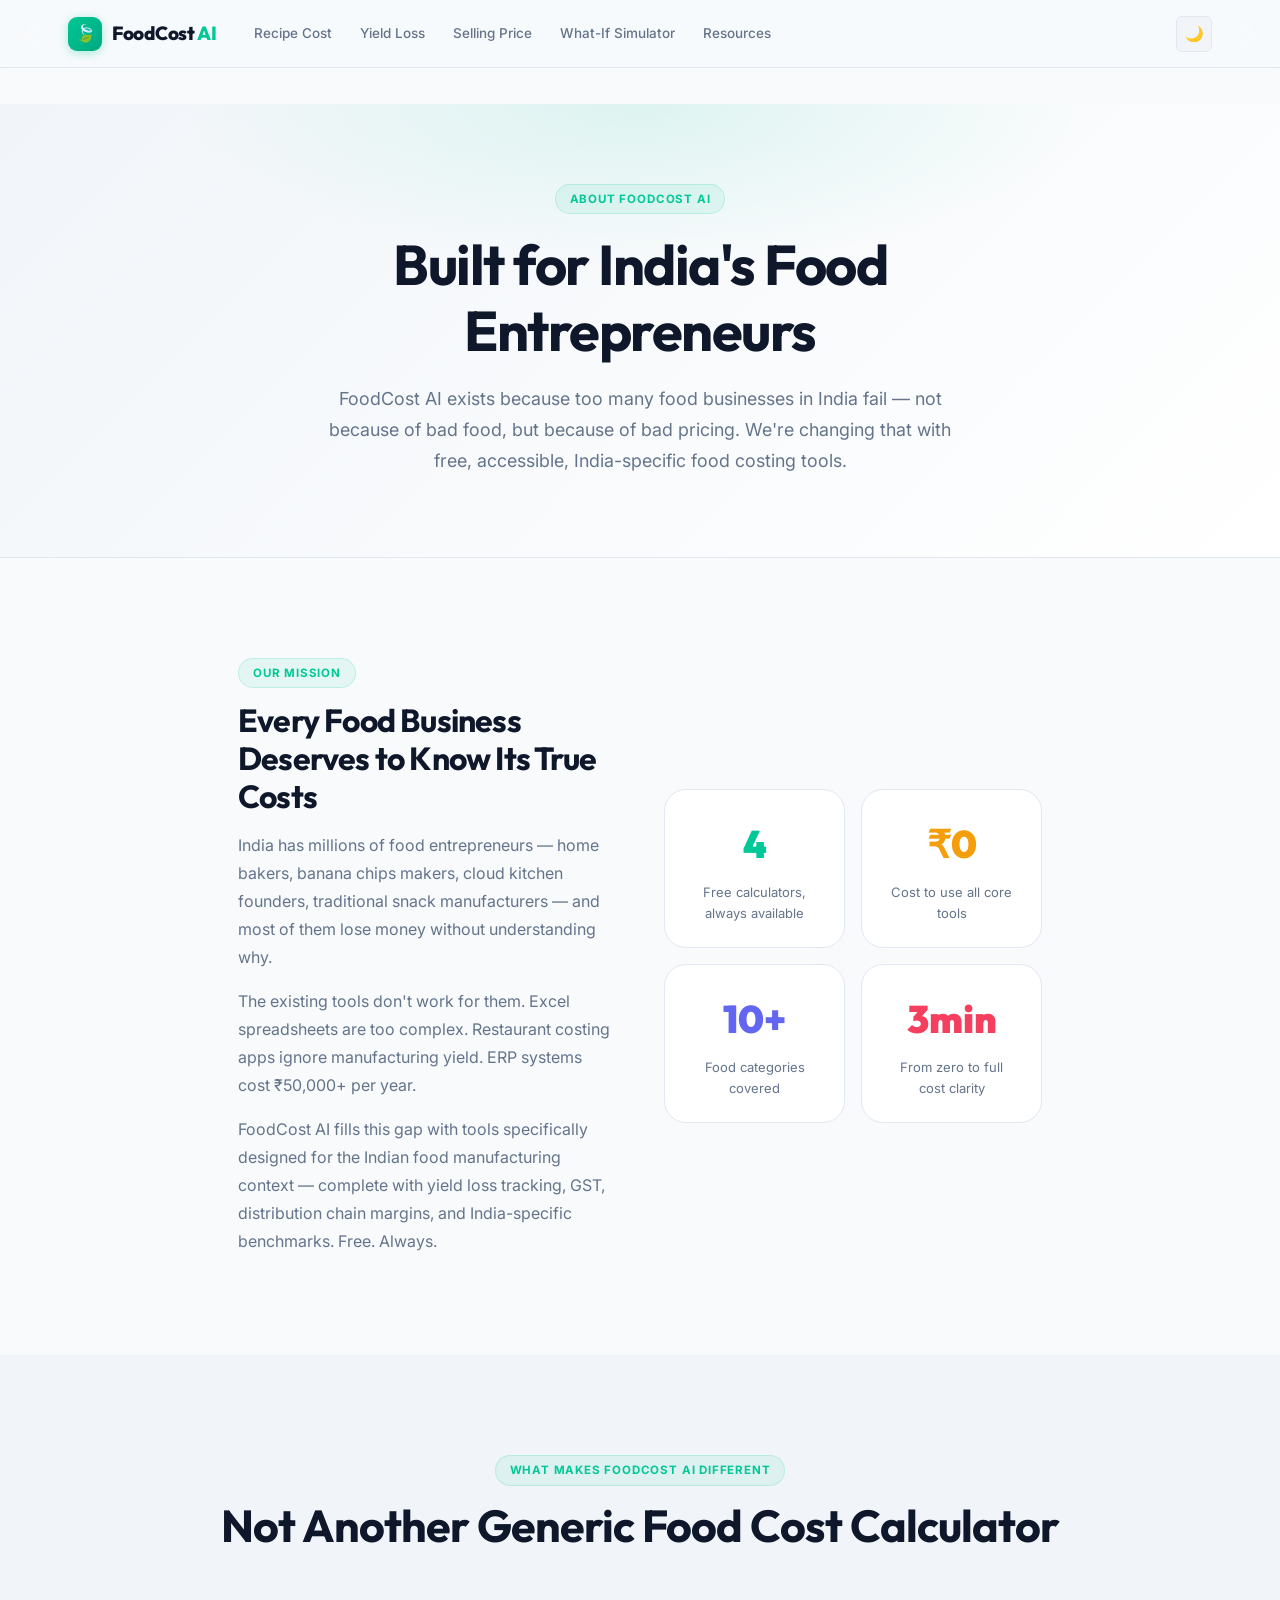
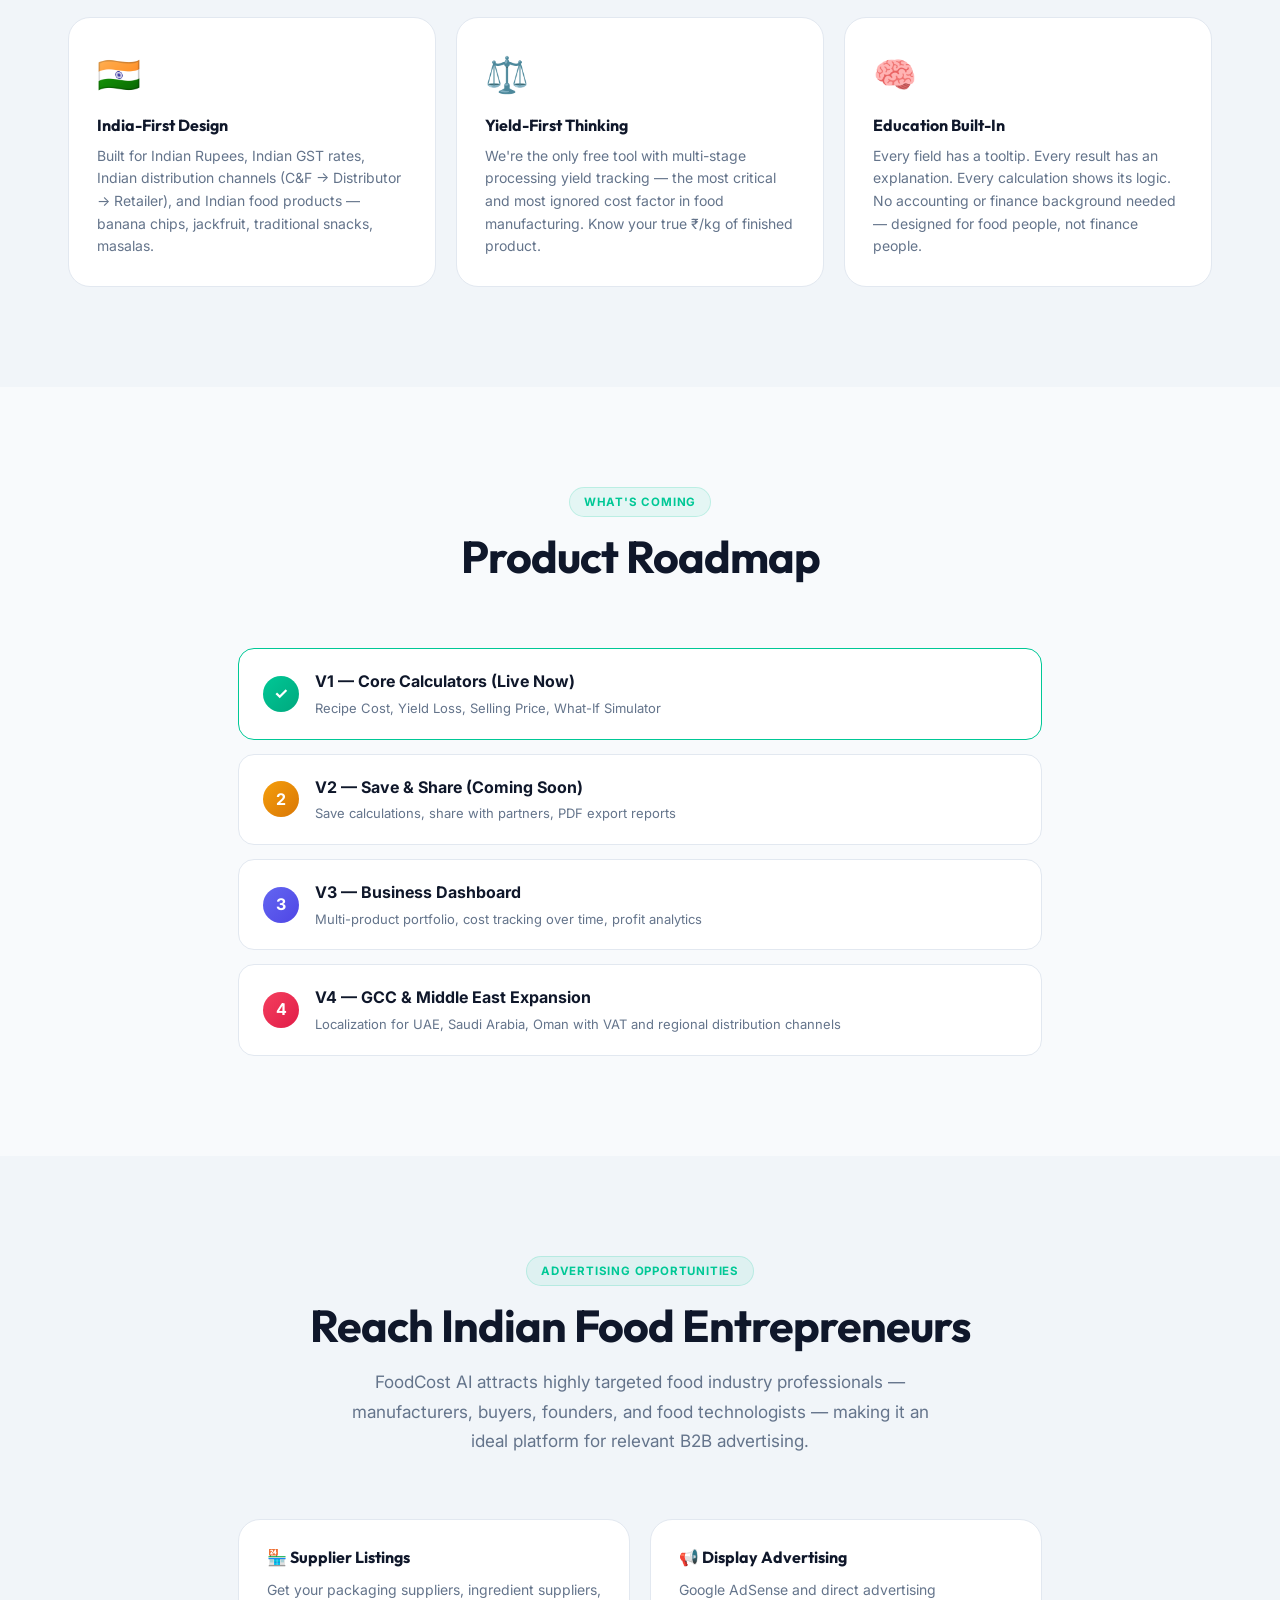
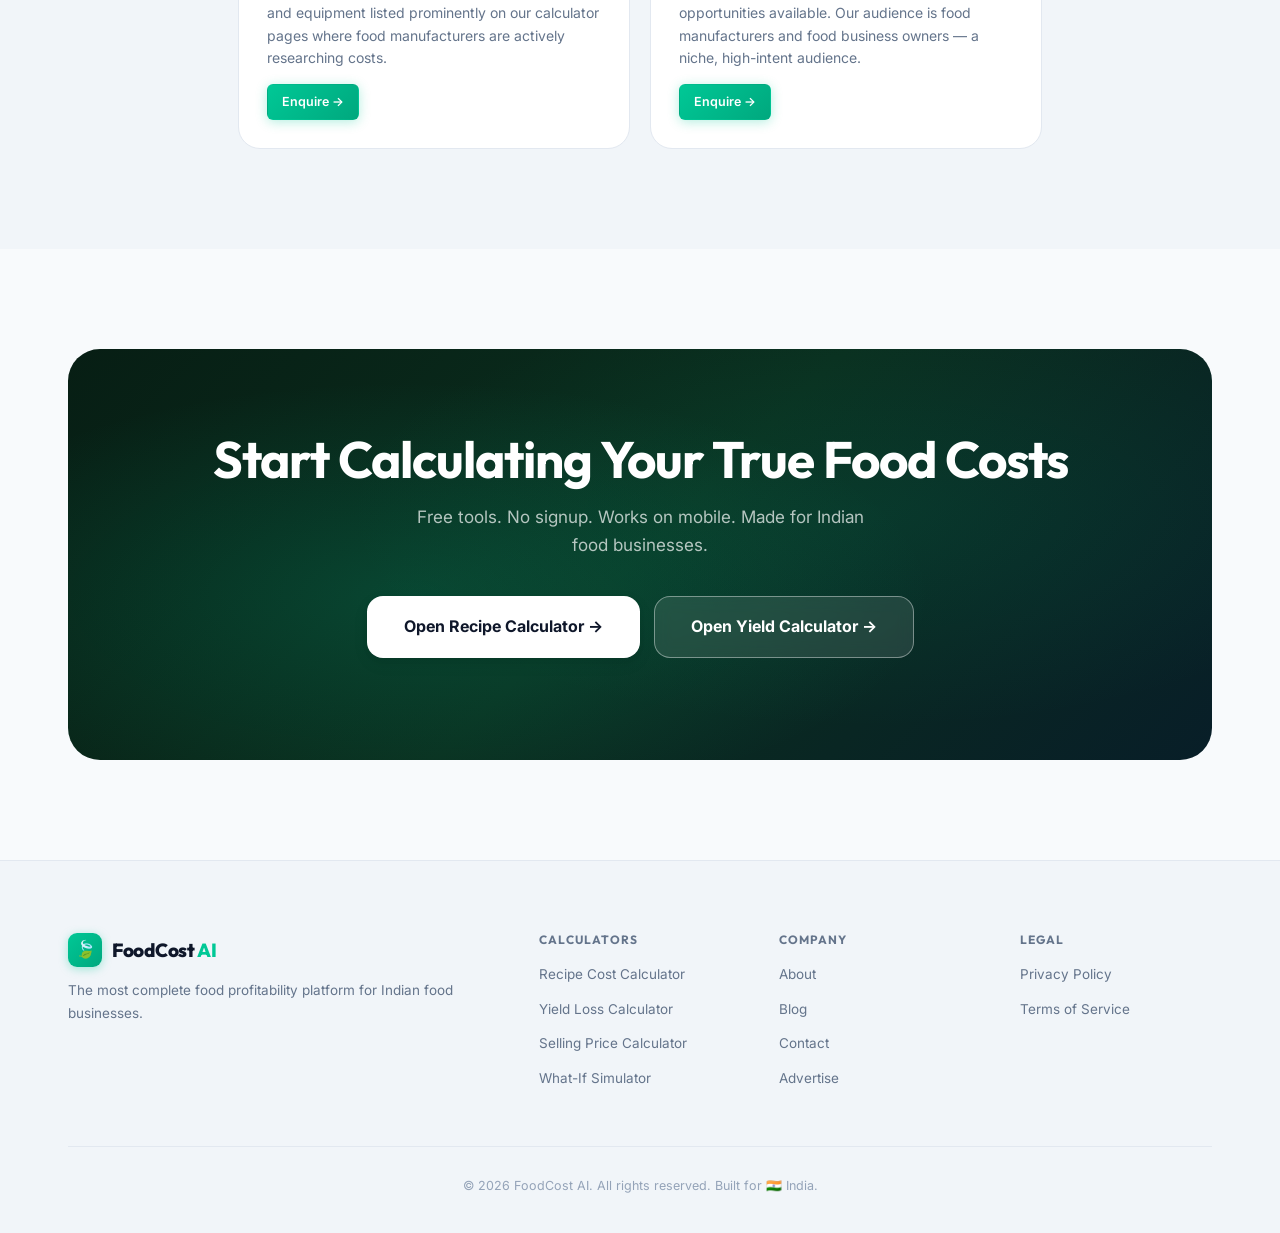
==== about.html @ f05950aa "Initial commit: FoodCost AI website" ====
<!DOCTYPE html>
<html lang="en">
<head>
<meta charset="UTF-8"/><meta name="viewport" content="width=device-width,initial-scale=1.0"/>
<title>About FoodCost AI – Food Profitability Platform for Indian Food Businesses</title>
<meta name="description" content="FoodCost AI is built to help Indian food manufacturers, bakeries, cloud kitchens and food startups calculate true product costs and build profitable food businesses."/>
<link rel="preconnect" href="https://fonts.googleapis.com"/><link rel="preconnect" href="https://fonts.gstatic.com" crossorigin/>
<link href="https://fonts.googleapis.com/css2?family=Inter:wght@300;400;500;600;700;800;900&family=Outfit:wght@400;600;700;800;900&display=swap" rel="stylesheet"/>
<link rel="stylesheet" href="css/style.css"/>
</head>
<body>
<nav class="nav" id="mainNav">
  <div class="nav__inner">
    <a href="index.html" class="nav__logo"><div class="nav__logo-mark">🍃</div><span class="nav__logo-text">FoodCost <em>AI</em></span></a>
    <div class="nav__links" id="navLinks">
      <a href="recipe-calculator.html" class="nav__link">Recipe Cost</a>
      <a href="yield-calculator.html" class="nav__link">Yield Loss</a>
      <a href="price-calculator.html" class="nav__link">Selling Price</a>
      <a href="simulator.html" class="nav__link">What-If Simulator</a>
      <a href="blog.html" class="nav__link">Resources</a>
    </div>
    <div class="nav__actions">
      <button class="nav__theme" id="themeBtn" aria-label="Toggle dark mode"><span id="themeIcon">🌙</span></button>
      <button class="nav__burger" id="navBurger" aria-label="Menu"><span></span><span></span><span></span></button>
    </div>
  </div>
</nav>

<div style="padding-top:calc(var(--nav-h) + 36px)">

  <!-- Hero -->
  <div style="background:linear-gradient(135deg,var(--surface-2) 0%,var(--surface) 100%);padding:80px 0;border-bottom:1px solid var(--border);position:relative;overflow:hidden">
    <div style="position:absolute;inset:0;background:radial-gradient(ellipse 60% 60% at 50% 0%,rgba(0,200,150,.1) 0%,transparent 60%)"></div>
    <div class="wrap" style="position:relative;z-index:1;text-align:center;max-width:720px;margin:0 auto">
      <div class="s-tag" style="margin-bottom:18px">About FoodCost AI</div>
      <h1 style="font-size:clamp(2rem,5vw,3.5rem);letter-spacing:-1.5px;margin-bottom:18px">Built for India's Food Entrepreneurs</h1>
      <p style="font-size:1.12rem;color:var(--tx-3);line-height:1.75">FoodCost AI exists because too many food businesses in India fail — not because of bad food, but because of bad pricing. We're changing that with free, accessible, India-specific food costing tools.</p>
    </div>
  </div>

  <!-- Mission -->
  <section class="section">
    <div class="wrap-narrow">
      <div style="display:grid;grid-template-columns:1fr 1fr;gap:48px;align-items:center">
        <div>
          <div class="s-tag" style="margin-bottom:14px">Our Mission</div>
          <h2 style="font-size:2rem;letter-spacing:-.8px;margin-bottom:16px">Every Food Business Deserves to Know Its True Costs</h2>
          <p style="color:var(--tx-3);line-height:1.75;margin-bottom:16px">India has millions of food entrepreneurs — home bakers, banana chips makers, cloud kitchen founders, traditional snack manufacturers — and most of them lose money without understanding why.</p>
          <p style="color:var(--tx-3);line-height:1.75;margin-bottom:16px">The existing tools don't work for them. Excel spreadsheets are too complex. Restaurant costing apps ignore manufacturing yield. ERP systems cost ₹50,000+ per year.</p>
          <p style="color:var(--tx-3);line-height:1.75">FoodCost AI fills this gap with tools specifically designed for the Indian food manufacturing context — complete with yield loss tracking, GST, distribution chain margins, and India-specific benchmarks. Free. Always.</p>
        </div>
        <div style="display:grid;grid-template-columns:1fr 1fr;gap:16px">
          <div style="background:var(--surface);border:1px solid var(--border);border-radius:var(--r-xl);padding:24px;text-align:center">
            <div style="font-size:2.4rem;font-weight:900;font-family:Outfit,sans-serif;color:var(--green);margin-bottom:6px">4</div>
            <div style="font-size:13px;color:var(--tx-3)">Free calculators, always available</div>
          </div>
          <div style="background:var(--surface);border:1px solid var(--border);border-radius:var(--r-xl);padding:24px;text-align:center">
            <div style="font-size:2.4rem;font-weight:900;font-family:Outfit,sans-serif;color:var(--amber);margin-bottom:6px">₹0</div>
            <div style="font-size:13px;color:var(--tx-3)">Cost to use all core tools</div>
          </div>
          <div style="background:var(--surface);border:1px solid var(--border);border-radius:var(--r-xl);padding:24px;text-align:center">
            <div style="font-size:2.4rem;font-weight:900;font-family:Outfit,sans-serif;color:var(--indigo);margin-bottom:6px">10+</div>
            <div style="font-size:13px;color:var(--tx-3)">Food categories covered</div>
          </div>
          <div style="background:var(--surface);border:1px solid var(--border);border-radius:var(--r-xl);padding:24px;text-align:center">
            <div style="font-size:2.4rem;font-weight:900;font-family:Outfit,sans-serif;color:var(--rose);margin-bottom:6px">3min</div>
            <div style="font-size:13px;color:var(--tx-3)">From zero to full cost clarity</div>
          </div>
        </div>
      </div>
    </div>
  </section>

  <!-- What makes us different -->
  <section class="section section--alt">
    <div class="wrap">
      <div class="s-head">
        <div class="s-tag">What Makes FoodCost AI Different</div>
        <h2>Not Another Generic Food Cost Calculator</h2>
      </div>
      <div style="display:grid;grid-template-columns:repeat(3,1fr);gap:20px">
        <div style="background:var(--surface);border:1px solid var(--border);border-radius:var(--r-xl);padding:28px">
          <div style="font-size:2.2rem;margin-bottom:14px">🇮🇳</div>
          <h3 style="font-size:1rem;margin-bottom:10px">India-First Design</h3>
          <p style="font-size:.875rem;color:var(--tx-3);line-height:1.62">Built for Indian Rupees, Indian GST rates, Indian distribution channels (C&amp;F → Distributor → Retailer), and Indian food products — banana chips, jackfruit, traditional snacks, masalas.</p>
        </div>
        <div style="background:var(--surface);border:1px solid var(--border);border-radius:var(--r-xl);padding:28px">
          <div style="font-size:2.2rem;margin-bottom:14px">⚖️</div>
          <h3 style="font-size:1rem;margin-bottom:10px">Yield-First Thinking</h3>
          <p style="font-size:.875rem;color:var(--tx-3);line-height:1.62">We're the only free tool with multi-stage processing yield tracking — the most critical and most ignored cost factor in food manufacturing. Know your true ₹/kg of finished product.</p>
        </div>
        <div style="background:var(--surface);border:1px solid var(--border);border-radius:var(--r-xl);padding:28px">
          <div style="font-size:2.2rem;margin-bottom:14px">🧠</div>
          <h3 style="font-size:1rem;margin-bottom:10px">Education Built-In</h3>
          <p style="font-size:.875rem;color:var(--tx-3);line-height:1.62">Every field has a tooltip. Every result has an explanation. Every calculation shows its logic. No accounting or finance background needed — designed for food people, not finance people.</p>
        </div>
      </div>
    </div>
  </section>

  <!-- Roadmap -->
  <section class="section">
    <div class="wrap-narrow">
      <div class="s-head">
        <div class="s-tag">What's Coming</div>
        <h2>Product Roadmap</h2>
      </div>
      <div style="display:grid;gap:14px">
        <div style="background:var(--surface);border:1px solid var(--green);border-radius:var(--r-lg);padding:20px 24px;display:flex;align-items:center;gap:16px">
          <div style="width:36px;height:36px;border-radius:50%;background:linear-gradient(135deg,var(--green),var(--green-dim));color:#fff;display:flex;align-items:center;justify-content:center;font-weight:700;flex-shrink:0">✓</div>
          <div><div style="font-weight:700;margin-bottom:3px">V1 — Core Calculators (Live Now)</div><div style="font-size:13px;color:var(--tx-3)">Recipe Cost, Yield Loss, Selling Price, What-If Simulator</div></div>
        </div>
        <div style="background:var(--surface);border:1px solid var(--border);border-radius:var(--r-lg);padding:20px 24px;display:flex;align-items:center;gap:16px">
          <div style="width:36px;height:36px;border-radius:50%;background:linear-gradient(135deg,var(--amber),var(--amber-dim));color:#fff;display:flex;align-items:center;justify-content:center;font-weight:700;flex-shrink:0">2</div>
          <div><div style="font-weight:700;margin-bottom:3px">V2 — Save &amp; Share (Coming Soon)</div><div style="font-size:13px;color:var(--tx-3)">Save calculations, share with partners, PDF export reports</div></div>
        </div>
        <div style="background:var(--surface);border:1px solid var(--border);border-radius:var(--r-lg);padding:20px 24px;display:flex;align-items:center;gap:16px">
          <div style="width:36px;height:36px;border-radius:50%;background:linear-gradient(135deg,var(--indigo),#4f46e5);color:#fff;display:flex;align-items:center;justify-content:center;font-weight:700;flex-shrink:0">3</div>
          <div><div style="font-weight:700;margin-bottom:3px">V3 — Business Dashboard</div><div style="font-size:13px;color:var(--tx-3)">Multi-product portfolio, cost tracking over time, profit analytics</div></div>
        </div>
        <div style="background:var(--surface);border:1px solid var(--border);border-radius:var(--r-lg);padding:20px 24px;display:flex;align-items:center;gap:16px">
          <div style="width:36px;height:36px;border-radius:50%;background:linear-gradient(135deg,var(--rose),#e11d48);color:#fff;display:flex;align-items:center;justify-content:center;font-weight:700;flex-shrink:0">4</div>
          <div><div style="font-weight:700;margin-bottom:3px">V4 — GCC &amp; Middle East Expansion</div><div style="font-size:13px;color:var(--tx-3)">Localization for UAE, Saudi Arabia, Oman with VAT and regional distribution channels</div></div>
        </div>
      </div>
    </div>
  </section>

  <!-- Advertise -->
  <section class="section section--alt" id="advertise">
    <div class="wrap-narrow">
      <div class="s-head">
        <div class="s-tag">Advertising Opportunities</div>
        <h2>Reach Indian Food Entrepreneurs</h2>
        <p>FoodCost AI attracts highly targeted food industry professionals — manufacturers, buyers, founders, and food technologists — making it an ideal platform for relevant B2B advertising.</p>
      </div>
      <div style="display:grid;grid-template-columns:1fr 1fr;gap:20px">
        <div style="background:var(--surface);border:1px solid var(--border);border-radius:var(--r-xl);padding:28px">
          <h3 style="font-size:1rem;margin-bottom:12px">🏪 Supplier Listings</h3>
          <p style="font-size:.875rem;color:var(--tx-3);line-height:1.62;margin-bottom:14px">Get your packaging suppliers, ingredient suppliers, and equipment listed prominently on our calculator pages where food manufacturers are actively researching costs.</p>
          <a href="contact.html" class="btn btn-primary btn-sm">Enquire →</a>
        </div>
        <div style="background:var(--surface);border:1px solid var(--border);border-radius:var(--r-xl);padding:28px">
          <h3 style="font-size:1rem;margin-bottom:12px">📢 Display Advertising</h3>
          <p style="font-size:.875rem;color:var(--tx-3);line-height:1.62;margin-bottom:14px">Google AdSense and direct advertising opportunities available. Our audience is food manufacturers and food business owners — a niche, high-intent audience.</p>
          <a href="contact.html" class="btn btn-primary btn-sm">Enquire →</a>
        </div>
      </div>
    </div>
  </section>

  <!-- CTA -->
  <section class="section">
    <div class="wrap">
      <div class="cta-band">
        <div class="cta-band__inner">
          <h2>Start Calculating Your True Food Costs</h2>
          <p>Free tools. No signup. Works on mobile. Made for Indian food businesses.</p>
          <div class="cta-band__btns">
            <a href="recipe-calculator.html" class="btn btn-white btn-xl">Open Recipe Calculator →</a>
            <a href="yield-calculator.html" class="btn btn-outline-white btn-xl">Open Yield Calculator →</a>
          </div>
        </div>
      </div>
    </div>
  </section>

</div>

<footer class="footer"><div class="wrap">
  <div class="footer__grid">
    <div class="footer__brand">
      <a href="index.html" class="nav__logo"><div class="nav__logo-mark">🍃</div><span class="nav__logo-text">FoodCost <em>AI</em></span></a>
      <p>The most complete food profitability platform for Indian food businesses.</p>
    </div>
    <div class="footer__col"><h4>Calculators</h4><ul>
      <li><a href="recipe-calculator.html">Recipe Cost Calculator</a></li>
      <li><a href="yield-calculator.html">Yield Loss Calculator</a></li>
      <li><a href="price-calculator.html">Selling Price Calculator</a></li>
      <li><a href="simulator.html">What-If Simulator</a></li>
    </ul></div>
    <div class="footer__col"><h4>Company</h4><ul>
      <li><a href="about.html">About</a></li>
      <li><a href="blog.html">Blog</a></li>
      <li><a href="contact.html">Contact</a></li>
      <li><a href="about.html#advertise">Advertise</a></li>
    </ul></div>
    <div class="footer__col"><h4>Legal</h4><ul>
      <li><a href="privacy.html">Privacy Policy</a></li>
      <li><a href="terms.html">Terms of Service</a></li>
    </ul></div>
  </div>
  <div class="footer__bottom"><p>© 2026 FoodCost AI. All rights reserved. Built for 🇮🇳 India.</p></div>
</div></footer>

<script src="js/core.js"></script>
</body>
</html>
---- css/style.css ----
/* ═══════════════════════════════════════════════════════════
   FOODCOST AI — Master Design System
   Aesthetic: Stripe × Linear × Apple
   ═══════════════════════════════════════════════════════════ */

/* ── GOOGLE FONTS ── */
@import url('https://fonts.googleapis.com/css2?family=Inter:wght@300;400;500;600;700;800;900&family=Outfit:wght@400;600;700;800;900&display=swap');

/* ── TOKENS ── */
:root {
  --green:        #00c896;
  --green-dim:    #00a87e;
  --green-glow:   rgba(0,200,150,0.18);
  --green-pale:   rgba(0,200,150,0.08);
  --amber:        #f59e0b;
  --amber-dim:    #d97706;
  --rose:         #f43f5e;
  --indigo:       #6366f1;
  --sky:          #0ea5e9;

  /* Light mode surfaces */
  --bg:           #f8fafc;
  --surface:      #ffffff;
  --surface-2:    #f1f5f9;
  --surface-3:    #e8edf5;
  --border:       #e2e8f0;
  --border-2:     #cbd5e1;

  /* Light mode text */
  --tx-1:         #0f172a;
  --tx-2:         #334155;
  --tx-3:         #64748b;
  --tx-4:         #94a3b8;

  /* Shadows */
  --sh-xs:        0 1px 2px rgba(0,0,0,.04);
  --sh-sm:        0 2px 6px rgba(0,0,0,.06), 0 1px 2px rgba(0,0,0,.04);
  --sh-md:        0 6px 16px rgba(0,0,0,.07), 0 2px 6px rgba(0,0,0,.04);
  --sh-lg:        0 12px 32px rgba(0,0,0,.10), 0 4px 12px rgba(0,0,0,.05);
  --sh-xl:        0 24px 48px rgba(0,0,0,.12), 0 8px 20px rgba(0,0,0,.06);
  --sh-green:     0 0 0 3px rgba(0,200,150,.22);

  /* Radii */
  --r-sm:  6px;
  --r-md:  10px;
  --r-lg:  16px;
  --r-xl:  22px;
  --r-2xl: 32px;
  --r-full: 9999px;

  /* Fonts */
  --font:    'Inter', -apple-system, sans-serif;
  --font-d:  'Outfit', 'Inter', sans-serif;

  /* Motion */
  --fast:   0.13s ease;
  --base:   0.22s ease;
  --slow:   0.38s ease;

  --nav-h:  68px;
}

/* ── DARK MODE ── */
.dark {
  --bg:         #080d1a;
  --surface:    #0e1624;
  --surface-2:  #131d2e;
  --surface-3:  #1a2540;
  --border:     #1e2d47;
  --border-2:   #26384f;
  --tx-1:       #f0f4ff;
  --tx-2:       #b8c4d8;
  --tx-3:       #7a8fa8;
  --tx-4:       #4a607a;
  --sh-xs:      0 1px 2px rgba(0,0,0,.3);
  --sh-sm:      0 2px 6px rgba(0,0,0,.4);
  --sh-md:      0 6px 16px rgba(0,0,0,.5);
  --sh-lg:      0 12px 32px rgba(0,0,0,.6);
  --sh-xl:      0 24px 48px rgba(0,0,0,.7);
}

/* ── RESET ── */
*,*::before,*::after{box-sizing:border-box;margin:0;padding:0}
html{scroll-behavior:smooth;font-size:16px;-webkit-text-size-adjust:100%}
body{
  font-family:var(--font);
  background:var(--bg);
  color:var(--tx-1);
  line-height:1.6;
  transition:background var(--slow),color var(--slow);
  overflow-x:hidden;
  min-height:100vh;
}
h1,h2,h3,h4,h5,h6{font-family:var(--font-d);line-height:1.18;font-weight:700;color:var(--tx-1)}
a{text-decoration:none;color:inherit}
img{max-width:100%;display:block}
ul,ol{list-style:none}
button{cursor:pointer;border:none;background:none;font-family:inherit;color:inherit}
input,select,textarea{font-family:inherit;color:inherit}

/* ── LAYOUT ── */
.wrap{max-width:1200px;margin:0 auto;padding:0 28px}
.wrap-narrow{max-width:860px;margin:0 auto;padding:0 28px}

/* ═══════════════ NAVBAR ═══════════════ */
.nav {
  position:fixed;top:0;left:0;right:0;
  z-index:900;height:var(--nav-h);
  background:rgba(248,250,252,.88);
  backdrop-filter:blur(24px) saturate(180%);
  -webkit-backdrop-filter:blur(24px) saturate(180%);
  border-bottom:1px solid var(--border);
  transition:box-shadow var(--base), background var(--slow);
}
.dark .nav{background:rgba(8,13,26,.88)}
.nav.scrolled{box-shadow:var(--sh-md)}
.nav__inner{
  max-width:1200px;margin:0 auto;padding:0 28px;
  height:100%;display:flex;align-items:center;gap:8px;
}
.nav__logo{
  display:flex;align-items:center;gap:10px;
  text-decoration:none;flex-shrink:0;margin-right:16px;
}
.nav__logo-mark{
  width:34px;height:34px;border-radius:9px;
  background:linear-gradient(135deg,var(--green),var(--green-dim));
  display:flex;align-items:center;justify-content:center;
  font-size:17px;box-shadow:0 2px 10px rgba(0,200,150,.35);
  flex-shrink:0;
}
.nav__logo-text{
  font-family:var(--font-d);font-size:19px;font-weight:800;
  letter-spacing:-.3px;color:var(--tx-1);
}
.nav__logo-text em{color:var(--green);font-style:normal}
.nav__links{display:flex;align-items:center;gap:2px;flex:1}
.nav__link{
  padding:7px 13px;border-radius:var(--r-sm);
  font-size:13.5px;font-weight:500;color:var(--tx-3);
  transition:color var(--fast),background var(--fast);white-space:nowrap;
}
.nav__link:hover{color:var(--tx-1);background:var(--surface-2)}
.nav__link.active{color:var(--green);background:var(--green-pale)}
.nav__actions{display:flex;align-items:center;gap:10px;margin-left:auto}
.nav__theme{
  width:36px;height:36px;border-radius:var(--r-sm);
  display:flex;align-items:center;justify-content:center;
  background:var(--surface-2);border:1px solid var(--border);
  font-size:15px;transition:all var(--fast);
}
.nav__theme:hover{background:var(--surface-3);transform:scale(1.06)}
.nav__burger{
  display:none;flex-direction:column;gap:4.5px;
  width:36px;height:36px;align-items:center;justify-content:center;
  border-radius:var(--r-sm);background:var(--surface-2);border:1px solid var(--border);
}
.nav__burger span{
  display:block;width:17px;height:1.8px;
  background:var(--tx-1);border-radius:2px;
  transition:all var(--base);
}

/* ═══════════════ BUTTONS ═══════════════ */
.btn{
  display:inline-flex;align-items:center;gap:7px;
  padding:10px 20px;border-radius:var(--r-md);
  font-size:14px;font-weight:600;
  transition:all var(--base);cursor:pointer;
  white-space:nowrap;border:1.5px solid transparent;
  font-family:var(--font);
}
.btn-sm{padding:7px 14px;font-size:12.5px;border-radius:var(--r-sm)}
.btn-lg{padding:14px 28px;font-size:15.5px;border-radius:var(--r-lg)}
.btn-xl{padding:17px 36px;font-size:16px;border-radius:var(--r-lg);font-weight:700}

.btn-primary{
  background:linear-gradient(135deg,var(--green),var(--green-dim));
  color:#fff;box-shadow:0 2px 12px rgba(0,200,150,.3);
}
.btn-primary:hover{transform:translateY(-2px);box-shadow:0 6px 24px rgba(0,200,150,.4)}
.btn-primary:active{transform:translateY(0)}

.btn-ghost{
  color:var(--tx-2);border-color:var(--border-2);background:transparent;
}
.btn-ghost:hover{color:var(--tx-1);background:var(--surface-2);border-color:var(--green)}

.btn-surface{
  background:var(--surface);border-color:var(--border);
  color:var(--tx-2);box-shadow:var(--sh-sm);
}
.btn-surface:hover{background:var(--surface-2);color:var(--tx-1);box-shadow:var(--sh-md);transform:translateY(-1px)}

.btn-white{background:#fff;color:#0f172a;box-shadow:var(--sh-md)}
.btn-white:hover{transform:translateY(-2px);box-shadow:var(--sh-lg)}

.btn-outline-white{
  color:#fff;border-color:rgba(255,255,255,.4);
  background:rgba(255,255,255,.1);backdrop-filter:blur(8px);
}
.btn-outline-white:hover{background:rgba(255,255,255,.2);border-color:rgba(255,255,255,.7)}

/* ═══════════════ HERO ═══════════════ */
.hero{
  padding-top:calc(var(--nav-h) + 72px);
  padding-bottom:0;
  position:relative;overflow:hidden;
}
.hero__bg{position:absolute;inset:0;z-index:0;pointer-events:none}
.hero__radial{
  position:absolute;inset:0;
  background:
    radial-gradient(ellipse 80% 60% at 50% -10%,rgba(0,200,150,.14) 0%,transparent 65%),
    radial-gradient(ellipse 50% 40% at 85% 25%,rgba(99,102,241,.08) 0%,transparent 55%),
    radial-gradient(ellipse 40% 35% at 15% 70%,rgba(245,158,11,.06) 0%,transparent 55%);
}
.dark .hero__radial{
  background:
    radial-gradient(ellipse 80% 60% at 50% -10%,rgba(0,200,150,.22) 0%,transparent 65%),
    radial-gradient(ellipse 50% 40% at 85% 25%,rgba(99,102,241,.14) 0%,transparent 55%),
    radial-gradient(ellipse 40% 35% at 15% 70%,rgba(245,158,11,.09) 0%,transparent 55%);
}
.hero__orb{
  position:absolute;border-radius:50%;filter:blur(70px);opacity:.45;
  animation:orb-float 9s ease-in-out infinite;
}
.hero__orb--1{width:500px;height:500px;background:rgba(0,200,150,.18);top:-120px;right:-80px}
.hero__orb--2{width:350px;height:350px;background:rgba(99,102,241,.13);bottom:60px;left:-60px;animation-delay:3s}
.hero__orb--3{width:220px;height:220px;background:rgba(245,158,11,.12);top:55%;right:18%;animation-delay:6s}
@keyframes orb-float{0%,100%{transform:translateY(0) scale(1)}50%{transform:translateY(-22px) scale(1.04)}}

.hero__inner{position:relative;z-index:1;text-align:center;padding:0 16px}
.hero__badge{
  display:inline-flex;align-items:center;gap:8px;
  padding:6px 16px;border-radius:var(--r-full);
  background:var(--green-pale);color:var(--green);
  font-size:12.5px;font-weight:600;
  border:1px solid rgba(0,200,150,.22);margin-bottom:28px;
}
.hero__badge-dot{
  width:7px;height:7px;border-radius:50%;background:var(--green);
  animation:pulse-dot 2.2s ease infinite;
}
@keyframes pulse-dot{0%,100%{opacity:1;transform:scale(1)}50%{opacity:.5;transform:scale(.75)}}

.hero__h1{
  font-family:var(--font-d);
  font-size:clamp(2.6rem,6.5vw,5rem);
  font-weight:900;letter-spacing:-2.5px;line-height:1.04;
  margin-bottom:22px;
}
.hero__h1 .grad{
  background:linear-gradient(135deg,var(--green) 0%,#00e8a8 40%,var(--sky) 100%);
  -webkit-background-clip:text;-webkit-text-fill-color:transparent;
  background-clip:text;
}
.hero__sub{
  font-size:clamp(1rem,2.2vw,1.22rem);
  color:var(--tx-3);max-width:640px;margin:0 auto 40px;line-height:1.72;
}
.hero__cta{
  display:flex;align-items:center;justify-content:center;
  gap:14px;flex-wrap:wrap;margin-bottom:44px;
}
.hero__proof{
  display:flex;align-items:center;justify-content:center;
  gap:12px;color:var(--tx-4);font-size:12.5px;margin-bottom:72px;flex-wrap:wrap;
}
.proof__avatars{display:flex}
.proof__av{
  width:30px;height:30px;border-radius:50%;
  border:2px solid var(--surface);
  display:flex;align-items:center;justify-content:center;
  font-size:13px;margin-left:-7px;
}
.proof__av:first-child{margin-left:0}

/* ── DEMO CARD ── */
.hero__demo{background:linear-gradient(180deg,transparent 0%,var(--surface-2) 100%);padding:0 0 80px}
.demo-card{
  background:var(--surface);border:1px solid var(--border);
  border-radius:var(--r-2xl);padding:32px 36px;
  box-shadow:var(--sh-xl);max-width:920px;margin:0 auto;
  position:relative;overflow:hidden;
}
.demo-card::before{
  content:'';position:absolute;top:0;left:0;right:0;height:3px;
  background:linear-gradient(90deg,var(--green),var(--amber),var(--indigo));
}
.demo-card__head{
  display:flex;align-items:center;justify-content:space-between;
  margin-bottom:28px;gap:12px;flex-wrap:wrap;
}
.demo-card__title{font-size:15px;font-weight:700;color:var(--tx-1)}
.demo-card__live{
  padding:3px 11px;border-radius:var(--r-full);
  background:var(--green-pale);color:var(--green);
  font-size:11.5px;font-weight:700;letter-spacing:.04em;
  border:1px solid rgba(0,200,150,.22);
  animation:pulse-glow 2.5s ease infinite;
}
@keyframes pulse-glow{0%,100%{box-shadow:none}50%{box-shadow:0 0 0 4px var(--green-glow)}}

.demo-grid{display:grid;grid-template-columns:1fr 1fr;gap:28px;margin-bottom:24px}
.demo-inputs{display:flex;flex-direction:column;gap:15px}
.demo-ig{display:flex;flex-direction:column;gap:5px}
.demo-ig label{font-size:12px;font-weight:600;color:var(--tx-3);text-transform:uppercase;letter-spacing:.05em}
.demo-ig input[type=number]{
  padding:10px 14px;border-radius:var(--r-md);
  border:1.5px solid var(--border);background:var(--surface-2);
  color:var(--tx-1);font-size:16px;font-weight:700;font-family:var(--font);
  transition:border-color var(--fast),box-shadow var(--fast);
}
.demo-ig input[type=number]:focus{outline:none;border-color:var(--green);box-shadow:var(--sh-green)}
.demo-ig input[type=range]{
  -webkit-appearance:none;width:100%;height:5px;
  border-radius:3px;outline:none;cursor:pointer;
  background:linear-gradient(to right,var(--green) 32%,var(--border-2) 32%);
}
.demo-ig input[type=range]::-webkit-slider-thumb{
  -webkit-appearance:none;width:20px;height:20px;border-radius:50%;
  background:var(--green);box-shadow:0 2px 8px rgba(0,200,150,.4);
  cursor:pointer;transition:transform .12s;border:2px solid var(--surface);
}
.demo-ig input[type=range]::-webkit-slider-thumb:hover{transform:scale(1.25)}
.demo-ig__range-val{font-size:12px;font-weight:800;color:var(--green);margin-top:2px}

.demo-results{display:flex;flex-direction:column;gap:11px}
.dr{
  display:flex;justify-content:space-between;align-items:center;
  padding:14px 18px;border-radius:var(--r-md);
  background:var(--surface-2);border:1px solid var(--border);
  transition:transform var(--fast);
}
.dr:hover{transform:translateX(3px)}
.dr--hl{background:var(--green-pale);border-color:rgba(0,200,150,.22)}
.dr--profit{background:linear-gradient(120deg,rgba(0,200,150,.07),rgba(0,200,150,.02));border-color:rgba(0,200,150,.3)}
.dr__label{font-size:12.5px;color:var(--tx-3);font-weight:500}
.dr__val{font-size:18px;font-weight:800;font-family:var(--font-d);color:var(--tx-1)}
.dr--profit .dr__val{color:var(--green)}

.demo-footer{
  display:flex;align-items:center;gap:20px;flex-wrap:wrap;
  padding-top:22px;border-top:1px solid var(--border);
}
.demo-footer__note{font-size:11.5px;color:var(--tx-4);flex:1}

/* ═══════════════ SECTIONS ═══════════════ */
.section{padding:100px 0}
.section--alt{background:var(--surface-2)}
.s-head{text-align:center;margin-bottom:64px}
.s-tag{
  display:inline-block;padding:5px 14px;border-radius:var(--r-full);
  background:var(--green-pale);color:var(--green);
  font-size:11.5px;font-weight:700;text-transform:uppercase;letter-spacing:.07em;
  margin-bottom:14px;border:1px solid rgba(0,200,150,.18);
}
.s-tag--amber{background:rgba(245,158,11,.08);color:var(--amber-dim);border-color:rgba(245,158,11,.2)}
.s-tag--indigo{background:rgba(99,102,241,.08);color:var(--indigo);border-color:rgba(99,102,241,.2)}
.s-tag--rose{background:rgba(244,63,94,.08);color:var(--rose);border-color:rgba(244,63,94,.2)}
.s-head h2{font-size:clamp(1.75rem,3.6vw,2.8rem);letter-spacing:-1px;margin-bottom:14px}
.s-head p{font-size:1.07rem;color:var(--tx-3);max-width:590px;margin:0 auto;line-height:1.72}

/* ── PROBLEM GRID ── */
.problem-grid{display:grid;grid-template-columns:repeat(3,1fr);gap:20px}
.p-card{
  background:var(--surface);border:1px solid var(--border);
  border-radius:var(--r-xl);padding:28px 26px;
  transition:all var(--base);position:relative;overflow:hidden;
}
.p-card::after{
  content:'';position:absolute;inset:0;
  background:linear-gradient(135deg,rgba(0,200,150,.04) 0%,transparent 60%);
  opacity:0;transition:opacity var(--base);
}
.p-card:hover{transform:translateY(-5px);box-shadow:var(--sh-xl);border-color:rgba(0,200,150,.25)}
.p-card:hover::after{opacity:1}
.p-card__icon{font-size:30px;margin-bottom:14px;display:block}
.p-card h3{font-size:1rem;margin-bottom:10px}
.p-card p{font-size:.875rem;color:var(--tx-3);line-height:1.62}

/* ── FEATURES GRID ── */
.feat-grid{display:grid;grid-template-columns:repeat(2,1fr);gap:22px}
.feat-card{
  background:var(--surface);border:1px solid var(--border);
  border-radius:var(--r-xl);padding:36px 32px;
  display:flex;flex-direction:column;gap:14px;
  transition:all var(--base);position:relative;overflow:hidden;
}
.feat-card:hover{transform:translateY(-5px);box-shadow:var(--sh-xl)}
.feat-card--flagship{border-color:rgba(245,158,11,.35);background:linear-gradient(145deg,rgba(245,158,11,.03),var(--surface))}
.feat-card__ribbon{
  position:absolute;top:20px;right:20px;
  padding:3px 11px;border-radius:var(--r-full);
  background:linear-gradient(135deg,var(--amber),var(--amber-dim));
  color:#fff;font-size:10.5px;font-weight:700;letter-spacing:.04em;
}
.feat-card__icon{
  width:60px;height:60px;border-radius:var(--r-lg);
  display:flex;align-items:center;justify-content:center;
  box-shadow:0 4px 14px rgba(0,0,0,.15);flex-shrink:0;
}
.feat-card__tag{font-size:10.5px;font-weight:700;text-transform:uppercase;letter-spacing:.1em;color:var(--tx-4)}
.feat-card h3{font-size:1.35rem}
.feat-card p{font-size:.92rem;color:var(--tx-3);line-height:1.65;flex:1}
.feat-card__list{display:flex;flex-direction:column;gap:7px}
.feat-card__list li{font-size:.84rem;color:var(--tx-3);display:flex;align-items:center;gap:7px}
.feat-card__list li::before{content:'✓';color:var(--green);font-weight:700;flex-shrink:0}
.btn-feat{
  display:inline-flex;align-items:center;gap:6px;
  padding:9px 16px;border-radius:var(--r-sm);
  font-size:13px;font-weight:600;
  color:var(--green);background:var(--green-pale);
  border:1px solid rgba(0,200,150,.18);
  transition:all var(--fast);margin-top:auto;
  font-family:var(--font);width:fit-content;
}
.btn-feat:hover{background:var(--green);color:#fff;transform:translateX(3px)}

/* ── STEPS ── */
.steps-row{display:flex;align-items:flex-start;gap:0}
.step{flex:1;text-align:center;padding:28px 20px}
.step__num{
  font-family:var(--font-d);font-size:3.2rem;font-weight:900;
  line-height:1;margin-bottom:14px;
  background:linear-gradient(135deg,var(--green),var(--green-dim));
  -webkit-background-clip:text;-webkit-text-fill-color:transparent;background-clip:text;
}
.step__connector{
  flex-shrink:0;font-size:1.6rem;color:var(--tx-4);
  padding-top:52px;
}
.step h3{font-size:1rem;margin-bottom:8px}
.step p{font-size:.86rem;color:var(--tx-3);line-height:1.6}

/* ── USE CASES ── */
.uc-grid{display:grid;grid-template-columns:repeat(3,1fr);gap:20px}
.uc-card{
  background:var(--surface);border:1px solid var(--border);
  border-radius:var(--r-xl);padding:28px;
  text-align:center;display:flex;flex-direction:column;
  align-items:center;gap:11px;
  transition:all var(--base);cursor:pointer;
}
.uc-card:hover{transform:translateY(-7px);box-shadow:var(--sh-xl);border-color:var(--green)}
.uc-card__emoji{font-size:3rem;line-height:1;transition:transform var(--base)}
.uc-card:hover .uc-card__emoji{transform:scale(1.25) rotate(-6deg)}
.uc-card h3{font-size:1rem;color:var(--tx-1)}
.uc-card p{font-size:.84rem;color:var(--tx-3);line-height:1.55}
.uc-card__link{font-size:12.5px;font-weight:600;color:var(--green);margin-top:auto}

/* ── COMPARISON TABLE ── */
.cmp-wrap{
  overflow-x:auto;border-radius:var(--r-xl);
  border:1px solid var(--border);box-shadow:var(--sh-lg);
}
.cmp-table{width:100%;border-collapse:collapse;background:var(--surface)}
.cmp-table th{
  padding:14px 18px;background:var(--surface-2);
  font-size:12px;font-weight:700;text-transform:uppercase;
  letter-spacing:.05em;color:var(--tx-3);
  border-bottom:1px solid var(--border);text-align:left;
}
.cmp-table td{
  padding:13px 18px;font-size:13.5px;border-bottom:1px solid var(--border);color:var(--tx-2);
}
.cmp-table tr:last-child td{border-bottom:none}
.cmp-table tr:hover td{background:var(--surface-2)}
.cmp-table .hl{background:rgba(0,200,150,.05)!important;color:var(--green)!important;font-weight:700}
.cmp-table th.hl{background:rgba(0,200,150,.1)!important;color:var(--green)!important}

/* ── FAQ ── */
.faq-list{max-width:780px;margin:0 auto;display:flex;flex-direction:column;gap:11px}
.faq-item{
  background:var(--surface);border:1px solid var(--border);
  border-radius:var(--r-lg);overflow:hidden;
  transition:border-color var(--fast);
}
.faq-item.open{border-color:var(--green)}
.faq-q{
  width:100%;padding:19px 24px;display:flex;align-items:center;
  justify-content:space-between;gap:16px;
  font-size:.97rem;font-weight:600;color:var(--tx-1);text-align:left;
  background:none;border:none;cursor:pointer;font-family:var(--font);
  transition:color var(--fast);
}
.faq-q:hover{color:var(--green)}
.faq-icon{
  font-size:20px;color:var(--tx-4);flex-shrink:0;line-height:1;
  font-weight:300;transition:transform var(--base),color var(--fast);
}
.faq-item.open .faq-icon{transform:rotate(45deg);color:var(--green)}
.faq-a{max-height:0;overflow:hidden;transition:max-height .38s cubic-bezier(.4,0,.2,1)}
.faq-item.open .faq-a{max-height:260px}
.faq-a p{padding:0 24px 22px;font-size:.92rem;color:var(--tx-3);line-height:1.72}

/* ── CTA BAND ── */
.cta-band{
  background:linear-gradient(135deg,#071e14 0%,#0a2e1e 50%,#081e28 100%);
  border-radius:var(--r-2xl);padding:80px 60px;
  position:relative;overflow:hidden;text-align:center;
}
.cta-band::before{
  content:'';position:absolute;inset:0;
  background:radial-gradient(ellipse 70% 80% at 30% 60%,rgba(0,200,150,.18) 0%,transparent 65%),
             radial-gradient(ellipse 70% 80% at 70% 40%,rgba(0,168,126,.12) 0%,transparent 65%);
}
.cta-band__inner{position:relative;z-index:1}
.cta-band h2{font-size:clamp(2rem,4.5vw,3.2rem);color:#fff;margin-bottom:14px;letter-spacing:-1px}
.cta-band p{font-size:1.07rem;color:rgba(255,255,255,.7);margin-bottom:38px;max-width:480px;margin-left:auto;margin-right:auto}
.cta-band__btns{display:flex;justify-content:center;gap:14px;flex-wrap:wrap;margin-bottom:22px}
.cta-band__note{font-size:12px;color:rgba(255,255,255,.4)}

/* ── FOOTER ── */
.footer{background:var(--surface-2);border-top:1px solid var(--border);padding:72px 0 36px}
.footer__grid{display:grid;grid-template-columns:2.2fr 1fr 1fr 1fr;gap:48px;margin-bottom:56px}
.footer__brand p{font-size:13.5px;color:var(--tx-3);line-height:1.7;margin:12px 0 0}
.footer__brand-tag{font-size:12px;color:var(--tx-4);margin-top:14px}
.footer__col h4{font-size:12px;font-weight:700;text-transform:uppercase;letter-spacing:.08em;color:var(--tx-3);margin-bottom:14px}
.footer__col ul{display:flex;flex-direction:column;gap:9px}
.footer__col a{font-size:13.5px;color:var(--tx-3);transition:color var(--fast)}
.footer__col a:hover{color:var(--green)}
.footer__bottom{border-top:1px solid var(--border);padding-top:28px;text-align:center}
.footer__bottom p{font-size:12.5px;color:var(--tx-4);line-height:1.7}

/* ═══════════════ CALCULATOR PAGES ═══════════════ */
.calc-page{padding-top:calc(var(--nav-h) + 36px);min-height:100vh}
.calc-hero{
  background:linear-gradient(135deg,var(--surface-2) 0%,var(--surface) 100%);
  padding:56px 0 36px;border-bottom:1px solid var(--border);
}
.calc-hero h1{font-size:clamp(1.8rem,4vw,3rem);letter-spacing:-.8px;margin-bottom:10px}
.calc-hero p{font-size:1.05rem;color:var(--tx-3);max-width:580px;line-height:1.7}
.calc-body{padding:44px 0 80px}
.calc-layout{display:grid;grid-template-columns:1fr 390px;gap:28px;align-items:start}

/* ── FORM ── */
.fg{display:flex;flex-direction:column;gap:6px;margin-bottom:18px}
.fg:last-child{margin-bottom:0}
.fg label{
  font-size:12px;font-weight:600;color:var(--tx-3);
  text-transform:uppercase;letter-spacing:.05em;
  display:flex;align-items:center;gap:6px;
}
.tt{
  width:15px;height:15px;border-radius:50%;
  background:var(--surface-3);color:var(--tx-3);
  font-size:9px;display:inline-flex;align-items:center;justify-content:center;
  cursor:help;flex-shrink:0;font-style:normal;font-weight:700;
  position:relative;
}
.tt:hover::after{
  content:attr(title);position:absolute;
  bottom:calc(100% + 8px);left:50%;transform:translateX(-50%);
  background:var(--tx-1);color:var(--bg);
  font-size:11.5px;font-weight:400;
  padding:8px 12px;border-radius:var(--r-sm);
  width:220px;white-space:normal;text-align:left;
  z-index:200;line-height:1.5;letter-spacing:0;text-transform:none;
  box-shadow:var(--sh-lg);
}
.inp,.sel{
  padding:11px 15px;border-radius:var(--r-md);
  border:1.5px solid var(--border);background:var(--surface-2);
  color:var(--tx-1);font-size:15px;font-family:var(--font);
  transition:border-color var(--fast),box-shadow var(--fast),background var(--fast);
  width:100%;
}
.inp:focus,.sel:focus{
  outline:none;border-color:var(--green);
  box-shadow:var(--sh-green);background:var(--surface);
}
.inp::placeholder{color:var(--tx-4)}
.inp-grid{display:grid;gap:14px}
.inp-grid--2{grid-template-columns:1fr 1fr}
.inp-grid--3{grid-template-columns:1fr 1fr 1fr}

/* ── CARD ── */
.card{
  background:var(--surface);border:1px solid var(--border);
  border-radius:var(--r-xl);padding:26px;
  margin-bottom:18px;
}
.card:last-child{margin-bottom:0}
.card__head{
  display:flex;align-items:center;justify-content:space-between;
  margin-bottom:20px;gap:12px;
}
.card__title{
  font-size:1rem;font-weight:700;color:var(--tx-1);
  display:flex;align-items:center;gap:8px;
}

/* ── INGREDIENT TABLE ── */
.ing-table-wrap{border:1px solid var(--border);border-radius:var(--r-md);overflow:hidden;margin-bottom:12px}
.ing-table{width:100%;border-collapse:collapse}
.ing-table th{
  padding:10px 12px;background:var(--surface-2);
  font-size:11px;font-weight:700;text-transform:uppercase;
  letter-spacing:.05em;color:var(--tx-3);
  border-bottom:1px solid var(--border);text-align:left;
}
.ing-table td{padding:8px 6px;border-bottom:1px solid var(--border);vertical-align:middle}
.ing-table tr:last-child td{border-bottom:none}
.ing-table .td-inp input,.ing-table .td-inp select{
  width:100%;padding:7px 10px;
  border:1.5px solid var(--border);border-radius:var(--r-sm);
  background:var(--surface);color:var(--tx-1);font-size:13px;font-family:var(--font);
  transition:border-color var(--fast);
}
.ing-table .td-inp input:focus,.ing-table .td-inp select:focus{outline:none;border-color:var(--green)}
.td-cost{font-weight:700;color:var(--green);font-size:13px;padding:0 8px;white-space:nowrap}
.td-pct{font-size:11.5px;color:var(--tx-3);padding:0 6px;white-space:nowrap}
.btn-del{
  width:26px;height:26px;border-radius:var(--r-sm);
  background:rgba(244,63,94,.1);color:var(--rose);
  display:flex;align-items:center;justify-content:center;
  font-size:13px;transition:all var(--fast);cursor:pointer;border:none;
}
.btn-del:hover{background:var(--rose);color:#fff}

.btn-add{
  display:flex;align-items:center;gap:8px;
  padding:10px 16px;width:100%;justify-content:center;
  border:1.5px dashed var(--border-2);border-radius:var(--r-md);
  color:var(--tx-3);font-size:13.5px;font-weight:500;
  background:none;cursor:pointer;font-family:var(--font);
  transition:all var(--fast);
}
.btn-add:hover{border-color:var(--green);color:var(--green);background:var(--green-pale)}

/* ── RESULTS PANEL ── */
.res-panel{
  background:var(--surface);border:1px solid var(--border);
  border-radius:var(--r-xl);padding:26px;
  position:sticky;top:calc(var(--nav-h) + 20px);
  overflow:hidden;
}
.res-panel::before{
  content:'';display:block;height:3px;
  background:linear-gradient(90deg,var(--green),var(--amber),var(--indigo));
  margin:-26px -26px 24px;
}
.res-row{
  display:flex;justify-content:space-between;align-items:center;
  padding:12px 0;border-bottom:1px solid var(--border);
}
.res-row:last-of-type{border-bottom:none}
.res-row__label{font-size:12.5px;color:var(--tx-3);font-weight:500}
.res-row__val{font-size:15px;font-weight:800;color:var(--tx-1);font-family:var(--font-d)}
.res-row__val--big{font-size:22px;color:var(--green)}
.res-row__val--warn{color:var(--amber)}
.res-row__val--danger{color:var(--rose)}
.res-highlight{
  background:var(--green-pale);border-radius:var(--r-md);
  padding:13px 16px;margin:8px 0;
  display:flex;justify-content:space-between;align-items:center;
}

/* ── DIVIDER ── */
.divider{
  display:flex;align-items:center;gap:10px;
  margin:18px 0;color:var(--tx-4);
  font-size:11px;font-weight:700;text-transform:uppercase;letter-spacing:.08em;
}
.divider::before,.divider::after{content:'';flex:1;height:1px;background:var(--border)}

/* ── PROFIT METER ── */
.profit-bar-wrap{margin:12px 0}
.profit-bar-track{height:10px;border-radius:5px;background:var(--surface-3);overflow:hidden}
.profit-bar-fill{height:100%;border-radius:5px;transition:width .7s cubic-bezier(.4,0,.2,1),background .4s}
.profit-good{background:linear-gradient(90deg,var(--green),#34d399)}
.profit-ok{background:linear-gradient(90deg,var(--amber),#fbbf24)}
.profit-bad{background:linear-gradient(90deg,var(--rose),#fb7185)}
.profit-bar-labels{display:flex;justify-content:space-between;font-size:11px;color:var(--tx-4);margin-top:4px}

/* ── CALLOUT ── */
.callout{
  display:flex;align-items:flex-start;gap:10px;
  padding:14px 16px;border-radius:var(--r-md);border:1px solid;
  font-size:13px;line-height:1.55;
}
.callout--info{background:rgba(14,165,233,.07);border-color:rgba(14,165,233,.22);color:#0369a1}
.dark .callout--info{color:#7dd3fc}
.callout--success{background:var(--green-pale);border-color:rgba(0,200,150,.22);color:var(--green-dim)}
.callout--warn{background:rgba(245,158,11,.07);border-color:rgba(245,158,11,.22);color:#92400e}
.dark .callout--warn{color:#fcd34d}

/* ── INSIGHT BOX ── */
.insight{
  background:linear-gradient(135deg,rgba(0,200,150,.07),rgba(0,200,150,.02));
  border:1px solid rgba(0,200,150,.2);border-radius:var(--r-md);
  padding:14px 16px;margin:14px 0;
}
.insight strong{color:var(--green);display:block;font-size:13px;margin-bottom:4px}
.insight p{font-size:12.5px;color:var(--tx-3);line-height:1.55;margin:0}

/* ── STAGE CARDS (Yield) ── */
.stage-card{
  background:var(--surface);border:1px solid var(--border);
  border-radius:var(--r-xl);padding:22px 24px;margin-bottom:14px;
  transition:border-color var(--fast);
}
.stage-card:hover{border-color:var(--amber)}
.stage-head{display:flex;align-items:center;justify-content:space-between;margin-bottom:16px}
.stage-num{
  width:30px;height:30px;border-radius:50%;
  background:linear-gradient(135deg,var(--amber),var(--amber-dim));
  color:#fff;font-weight:700;font-size:13px;
  display:flex;align-items:center;justify-content:center;flex-shrink:0;
}

/* ── YIELD FLOW VIZ ── */
.flow-wrap{overflow-x:auto;padding:16px 0;scrollbar-width:none}
.flow-wrap::-webkit-scrollbar{display:none}
.flow{display:flex;align-items:center;gap:0;min-width:500px}
.flow-node{
  flex-shrink:0;background:var(--surface);border:2px solid var(--border-2);
  border-radius:var(--r-md);padding:14px 16px;text-align:center;min-width:110px;
  transition:all var(--fast);
}
.flow-node.first{border-color:var(--green)}
.flow-node.last{border-color:var(--amber)}
.flow-node__emoji{font-size:22px;margin-bottom:3px}
.flow-node__label{font-size:10px;text-transform:uppercase;letter-spacing:.05em;color:var(--tx-4);font-weight:700;margin-bottom:3px}
.flow-node__wt{font-size:16px;font-weight:800;color:var(--tx-1);font-family:var(--font-d)}
.flow-node__cost{font-size:10.5px;color:var(--green);font-weight:600;margin-top:3px}
.flow-conn{flex-shrink:0;display:flex;flex-direction:column;align-items:center;padding:0 4px}
.flow-conn__line{width:36px;height:2px;background:linear-gradient(90deg,var(--amber),var(--amber-dim))}
.flow-conn__loss{font-size:9.5px;font-weight:700;color:var(--rose);white-space:nowrap;margin-top:3px;background:rgba(244,63,94,.08);padding:1px 5px;border-radius:var(--r-full)}

/* ── SIMULATOR SLIDERS ── */
.sim-slider{
  background:var(--surface);border:1px solid var(--border);
  border-radius:var(--r-lg);padding:18px 20px;margin-bottom:14px;
}
.sim-slider__head{display:flex;justify-content:space-between;align-items:center;margin-bottom:11px}
.sim-slider__name{font-size:13.5px;font-weight:600;color:var(--tx-1)}
.sim-slider__vals{display:flex;align-items:center;gap:9px}
.sim-slider__base{font-size:11.5px;color:var(--tx-4);text-decoration:line-through}
.sim-slider__new{font-size:17px;font-weight:800;font-family:var(--font-d);color:var(--green);transition:color var(--fast)}
.sim-slider__new.up{color:var(--rose)}
input[type=range].sim-range{
  -webkit-appearance:none;width:100%;height:7px;border-radius:4px;outline:none;cursor:pointer;
  background:linear-gradient(to right,var(--green) 50%,var(--border-2) 50%);
}
input[type=range].sim-range::-webkit-slider-thumb{
  -webkit-appearance:none;width:22px;height:22px;border-radius:50%;
  background:#fff;border:3px solid var(--green);
  box-shadow:0 2px 8px rgba(0,0,0,.18);cursor:pointer;transition:transform .12s;
}
input[type=range].sim-range::-webkit-slider-thumb:hover{transform:scale(1.2)}
input[type=range].sim-range.neg{background:linear-gradient(to right,var(--rose) 50%,var(--border-2) 50%)}
input[type=range].sim-range.neg::-webkit-slider-thumb{border-color:var(--rose)}

/* ── IMPACT GRID ── */
.impact-grid{display:grid;grid-template-columns:1fr 1fr;gap:14px}
.impact-card{
  background:var(--surface);border:1px solid var(--border);
  border-radius:var(--r-lg);padding:18px;text-align:center;
  position:relative;overflow:hidden;
}
.impact-card::after{
  content:'';position:absolute;bottom:0;left:0;right:0;height:3px;
}
.impact-card.good::after{background:var(--green)}
.impact-card.bad::after{background:var(--rose)}
.impact-card.neutral::after{background:var(--amber)}
.impact-card__label{font-size:11.5px;color:var(--tx-4);margin-bottom:7px;font-weight:500;text-transform:uppercase;letter-spacing:.05em}
.impact-card__val{font-size:22px;font-weight:900;font-family:var(--font-d)}
.impact-card.good .impact-card__val{color:var(--green)}
.impact-card.bad .impact-card__val{color:var(--rose)}
.impact-card.neutral .impact-card__val{color:var(--amber)}
.impact-card__delta{font-size:11.5px;margin-top:4px;font-weight:600}

/* ── PRICE STACK ── */
.price-stack{display:flex;flex-direction:column;gap:6px}
.price-level{
  display:flex;align-items:center;gap:12px;
  padding:11px 14px;border-radius:var(--r-sm);
  background:var(--surface-2);border:1px solid var(--border);
}
.price-level__bar{flex:1;height:7px;border-radius:4px;background:var(--border);overflow:hidden}
.price-level__fill{height:100%;border-radius:4px;transition:width .7s cubic-bezier(.4,0,.2,1)}
.price-level__label{font-size:12px;color:var(--tx-3);min-width:130px;font-weight:500}
.price-level__val{font-size:13.5px;font-weight:800;color:var(--tx-1);min-width:80px;text-align:right}

/* ── PCT BARS ── */
.pct-bars{display:flex;flex-direction:column;gap:8px;margin-top:16px}
.pct-row{display:flex;align-items:center;gap:10px}
.pct-row__label{font-size:12px;color:var(--tx-3);min-width:110px;white-space:nowrap;overflow:hidden;text-overflow:ellipsis}
.pct-row__track{flex:1;height:7px;background:var(--border);border-radius:4px;overflow:hidden}
.pct-row__fill{height:100%;border-radius:4px;transition:width .6s cubic-bezier(.4,0,.2,1)}
.pct-row__val{font-size:12px;font-weight:700;color:var(--tx-2);min-width:35px;text-align:right}

/* ── CHART ── */
.chart-box{height:260px;position:relative}

/* ── TOGGLE ── */
.toggle-row{display:flex;align-items:center;gap:12px;cursor:pointer;margin-bottom:18px}
.toggle-sw{
  width:42px;height:23px;border-radius:12px;
  background:var(--border-2);position:relative;
  flex-shrink:0;transition:background var(--fast);
}
.toggle-sw.on{background:var(--green)}
.toggle-sw::after{
  content:'';position:absolute;top:3px;left:3px;
  width:17px;height:17px;border-radius:50%;background:#fff;
  transition:transform var(--base);
  box-shadow:0 1px 4px rgba(0,0,0,.2);
}
.toggle-sw.on::after{transform:translateX(19px)}
.toggle-label{font-size:13px;font-weight:600;color:var(--tx-2)}

/* ── BLOG ── */
.blog-grid{display:grid;grid-template-columns:repeat(3,1fr);gap:22px}
.blog-card{
  background:var(--surface);border:1px solid var(--border);
  border-radius:var(--r-xl);overflow:hidden;
  transition:all var(--base);text-decoration:none;display:block;
}
.blog-card:hover{transform:translateY(-5px);box-shadow:var(--sh-xl)}
.blog-card__img{
  height:170px;display:flex;align-items:center;justify-content:center;font-size:4rem;
}
.blog-card__body{padding:22px}
.blog-tag{
  display:inline-block;padding:3px 10px;border-radius:var(--r-full);
  font-size:10.5px;font-weight:700;text-transform:uppercase;letter-spacing:.05em;
  background:var(--green-pale);color:var(--green);margin-bottom:10px;
}
.blog-card h3{font-size:.97rem;margin-bottom:9px;line-height:1.4;color:var(--tx-1)}
.blog-card p{font-size:.84rem;color:var(--tx-3);line-height:1.6;margin-bottom:14px}
.blog-card__meta{font-size:11.5px;color:var(--tx-4);display:flex;gap:10px}

/* ── NOTIFICATION ── */
#fc-toast{
  position:fixed;bottom:24px;right:24px;z-index:9999;
  padding:13px 18px;border-radius:var(--r-lg);font-size:13.5px;
  font-weight:600;font-family:var(--font);
  display:flex;align-items:center;gap:9px;max-width:340px;
  box-shadow:0 8px 28px rgba(0,0,0,.18);
  animation:slideUp .3s ease;pointer-events:none;
}
@keyframes slideUp{from{transform:translateY(16px);opacity:0}to{transform:translateY(0);opacity:1}}

/* ── ANIMATIONS ── */
@keyframes fadeUp{from{opacity:0;transform:translateY(22px)}to{opacity:1;transform:translateY(0)}}
@keyframes pop{0%{transform:scale(1)}50%{transform:scale(1.04)}100%{transform:scale(1)}}
[data-reveal]{opacity:0;transform:translateY(22px);transition:opacity .55s ease,transform .55s ease}
[data-reveal].in{opacity:1;transform:translateY(0)}

/* ── SCROLLBAR ── */
::-webkit-scrollbar{width:7px;height:7px}
::-webkit-scrollbar-track{background:var(--surface-2)}
::-webkit-scrollbar-thumb{background:var(--border-2);border-radius:4px}
::-webkit-scrollbar-thumb:hover{background:var(--green)}

/* ═══════════════ RESPONSIVE ═══════════════ */
@media(max-width:1024px){
  .calc-layout{grid-template-columns:1fr}
  .res-panel{position:static}
  .footer__grid{grid-template-columns:1fr 1fr}
}
@media(max-width:800px){
  .problem-grid{grid-template-columns:1fr 1fr}
  .feat-grid{grid-template-columns:1fr}
  .uc-grid{grid-template-columns:1fr 1fr}
  .blog-grid{grid-template-columns:1fr}
  .steps-row{flex-direction:column}
  .step__connector{display:none}
  .cmp-table{font-size:12px}
}
@media(max-width:640px){
  .nav__links{display:none}
  .nav__burger{display:flex}
  .nav__links.open{
    display:flex;flex-direction:column;
    position:fixed;top:var(--nav-h);left:0;right:0;
    background:var(--surface);padding:18px;
    border-bottom:1px solid var(--border);box-shadow:var(--sh-lg);z-index:899;
  }
  .hero__h1{letter-spacing:-1.2px}
  .hero__cta{flex-direction:column}
  .cta-band{padding:48px 24px}
  .cta-band__btns{flex-direction:column;align-items:center}
  .demo-grid{grid-template-columns:1fr}
  .inp-grid--3{grid-template-columns:1fr}
  .impact-grid{grid-template-columns:1fr}
  .problem-grid{grid-template-columns:1fr}
  .uc-grid{grid-template-columns:1fr}
  .footer__grid{grid-template-columns:1fr;gap:28px}
  .section{padding:64px 0}
}
@media(max-width:400px){
  .wrap{padding:0 18px}
  .demo-card{padding:20px}
}
@media print{
  .nav,.btn,.nav__actions{display:none!important}
  .res-panel{position:static!important;box-shadow:none!important}
}
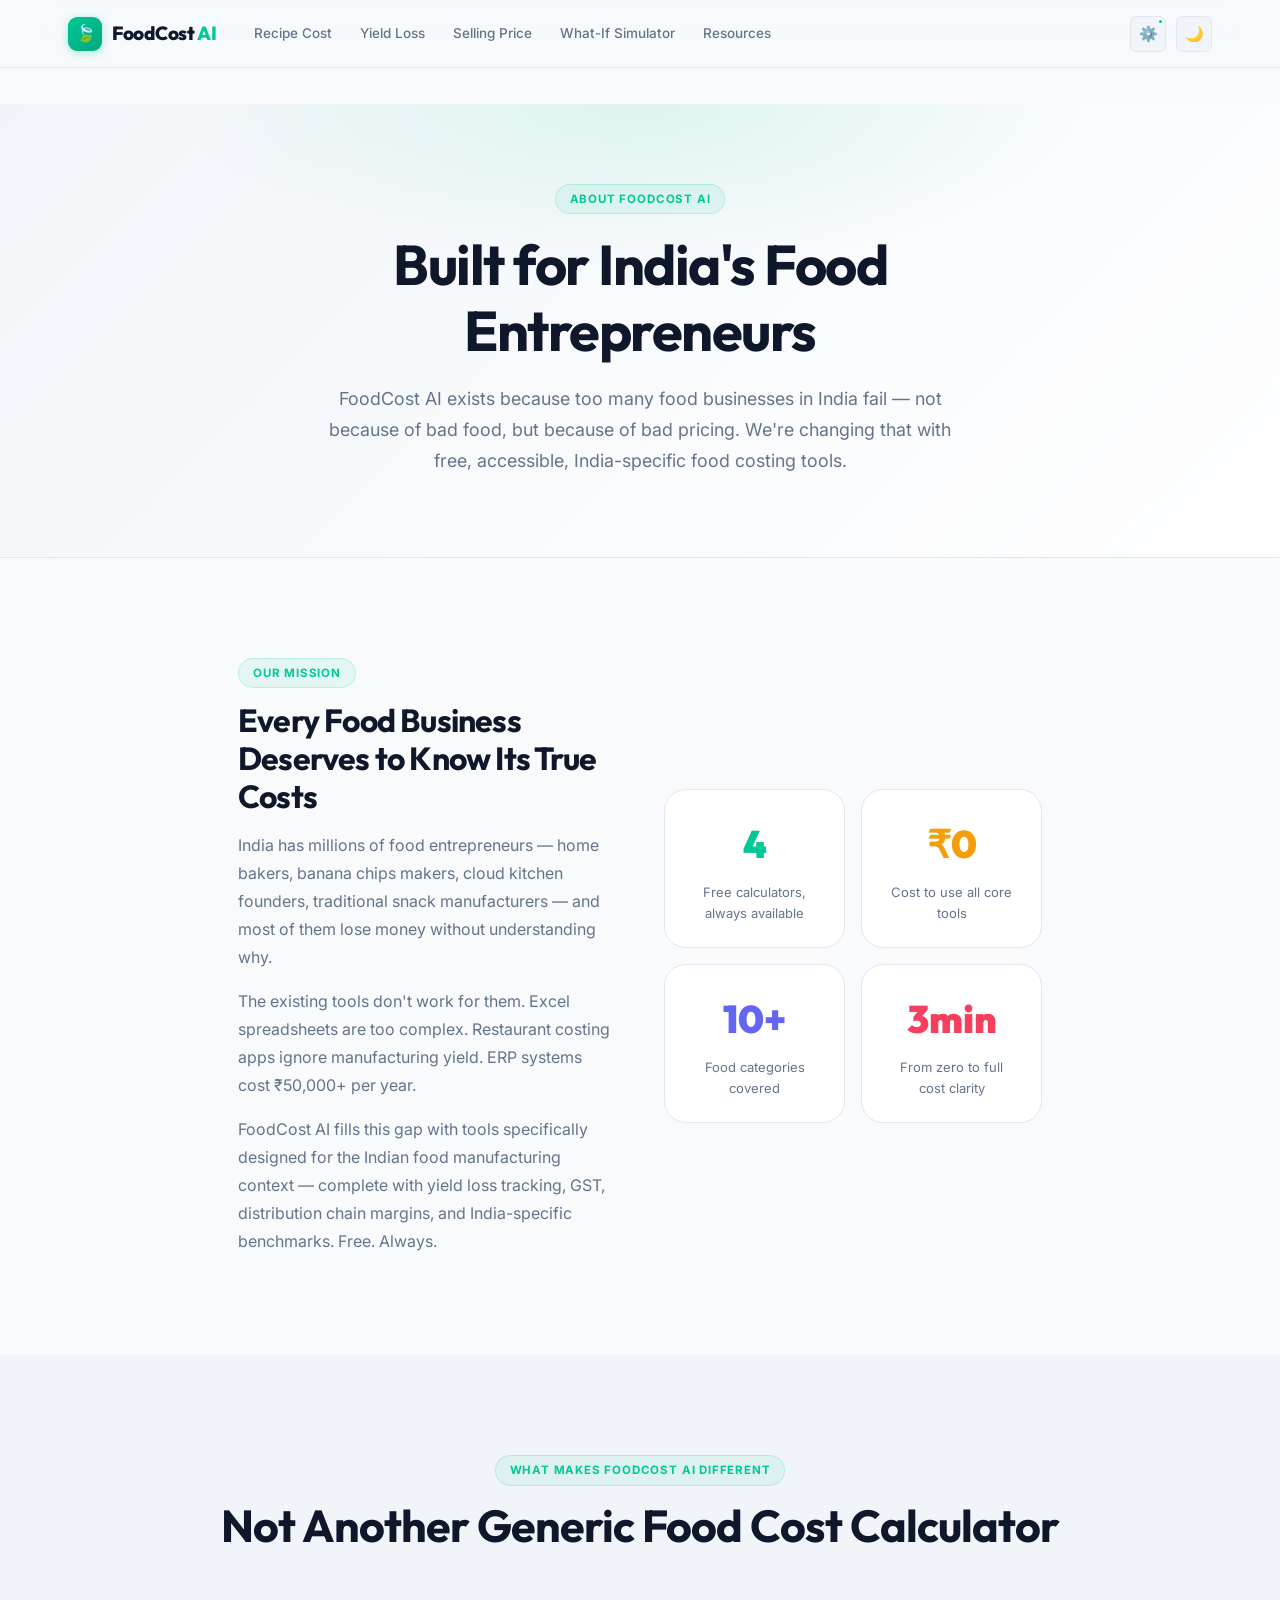
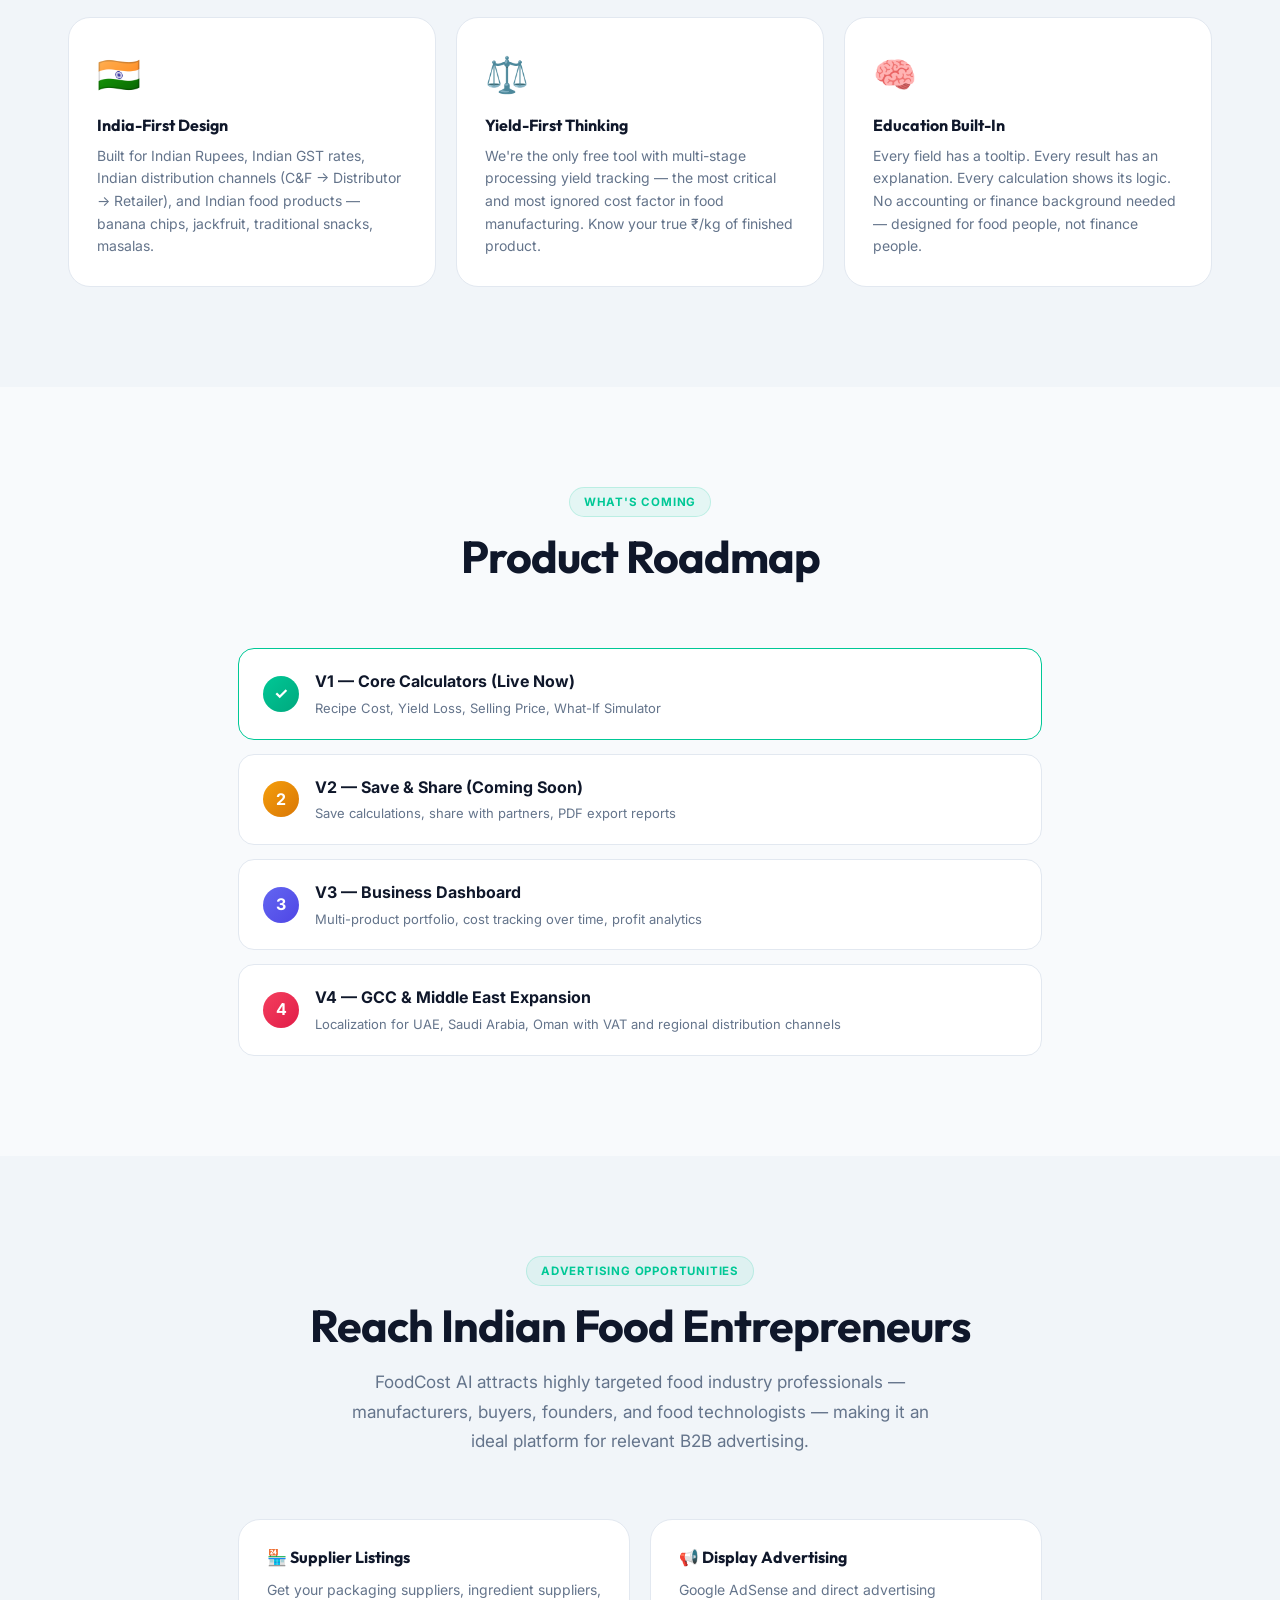
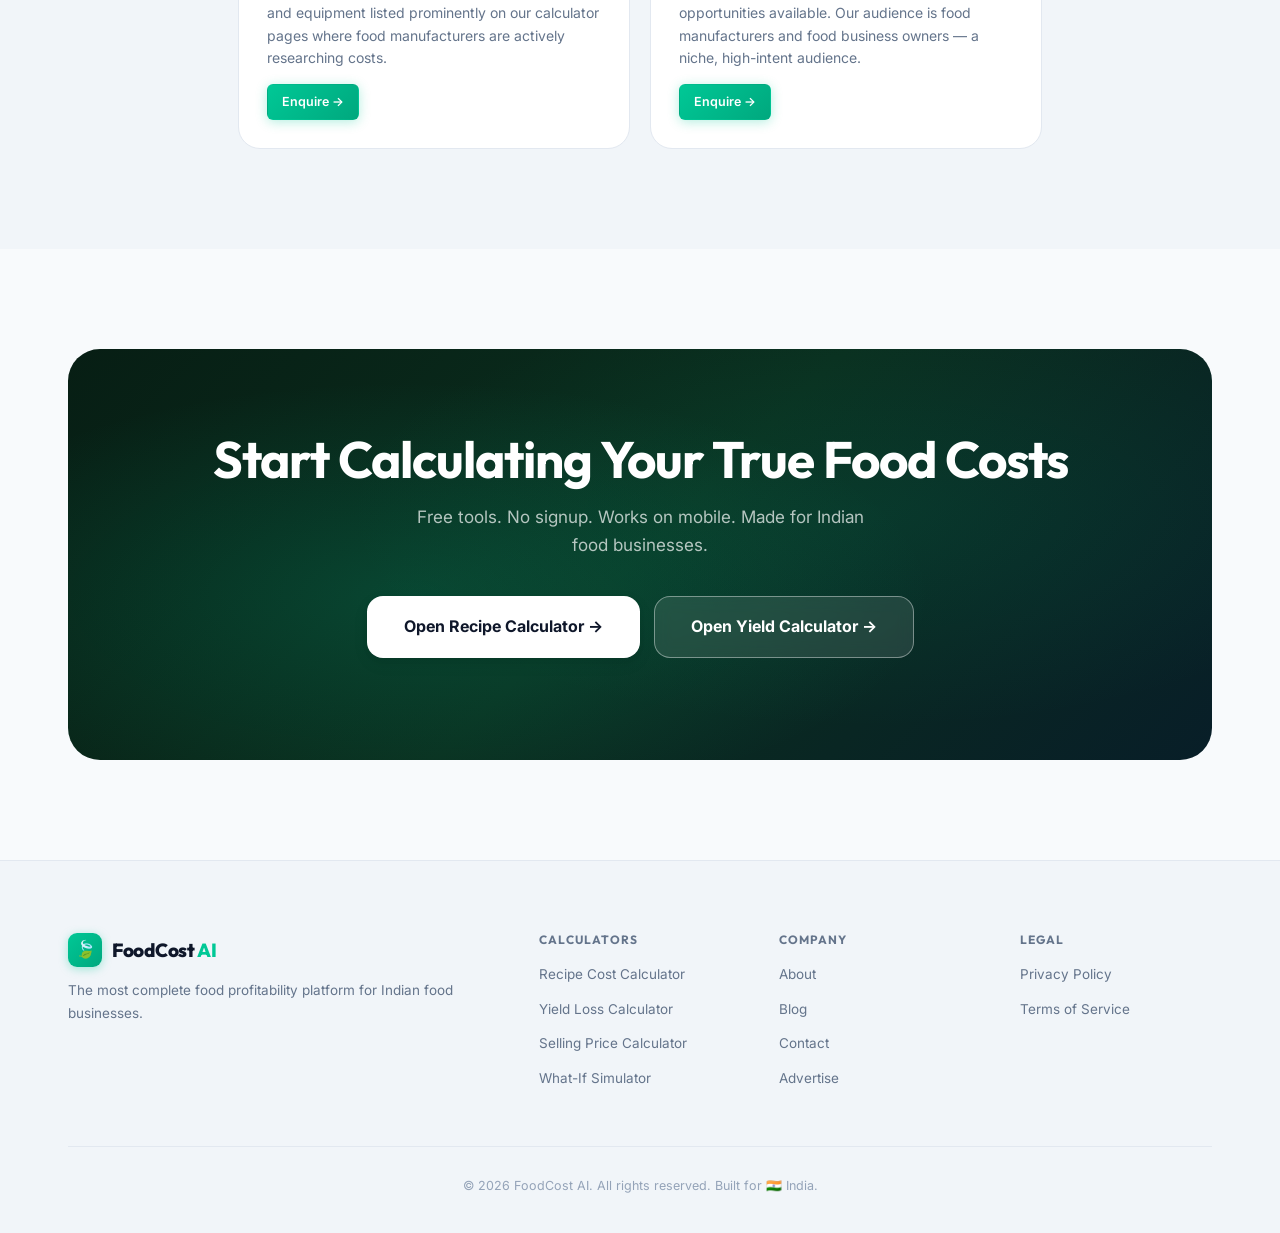
==== commit 42bea15d: "fix: hardcode settings gear button in HTML nav on all pages, add CSS to style.css" ====
--- a/about.html
+++ b/about.html
@@ -6,6 +6,8 @@
 <meta name="description" content="FoodCost AI is built to help Indian food manufacturers, bakeries, cloud kitchens and food startups calculate true product costs and build profitable food businesses."/>
 <link rel="preconnect" href="https://fonts.googleapis.com"/><link rel="preconnect" href="https://fonts.gstatic.com" crossorigin/>
 <link href="https://fonts.googleapis.com/css2?family=Inter:wght@300;400;500;600;700;800;900&family=Outfit:wght@400;600;700;800;900&display=swap" rel="stylesheet"/>
+<link rel="icon" type="image/png" href="favicon.png"/>
+<link rel="apple-touch-icon" href="favicon.png"/>
 <link rel="stylesheet" href="css/style.css"/>
 </head>
 <body>
@@ -20,6 +22,7 @@
       <a href="blog.html" class="nav__link">Resources</a>
     </div>
     <div class="nav__actions">
+      <button class="nav__settings" id="localeSettingsBtn" aria-label="Currency & Tax Settings" title="Currency & Tax Settings" onclick="window.FC&&window.FC.SetupModal&&window.FC.SetupModal.open(false)">⚙️<span class="nav__settings-badge"></span></button>
       <button class="nav__theme" id="themeBtn" aria-label="Toggle dark mode"><span id="themeIcon">🌙</span></button>
       <button class="nav__burger" id="navBurger" aria-label="Menu"><span></span><span></span><span></span></button>
     </div>
@@ -194,5 +197,6 @@
 </div></footer>
 
 <script src="js/core.js"></script>
+<script src="js/currency.js"></script>
 </body>
 </html>
--- a/css/style.css
+++ b/css/style.css
@@ -150,6 +150,19 @@
   font-size:15px;transition:all var(--fast);
 }
 .nav__theme:hover{background:var(--surface-3);transform:scale(1.06)}
+.nav__settings{
+  width:36px;height:36px;border-radius:var(--r-sm);
+  display:flex;align-items:center;justify-content:center;
+  background:var(--surface-2);border:1px solid var(--border);
+  font-size:15px;transition:all var(--fast);cursor:pointer;
+  color:var(--tx-2);position:relative;
+}
+.nav__settings:hover{background:var(--surface-3);transform:rotate(20deg)}
+.nav__settings-badge{
+  position:absolute;top:1px;right:1px;
+  width:7px;height:7px;border-radius:50%;
+  background:#00c896;border:2px solid var(--bg,#0e1624);
+}
 .nav__burger{
   display:none;flex-direction:column;gap:4.5px;
   width:36px;height:36px;align-items:center;justify-content:center;
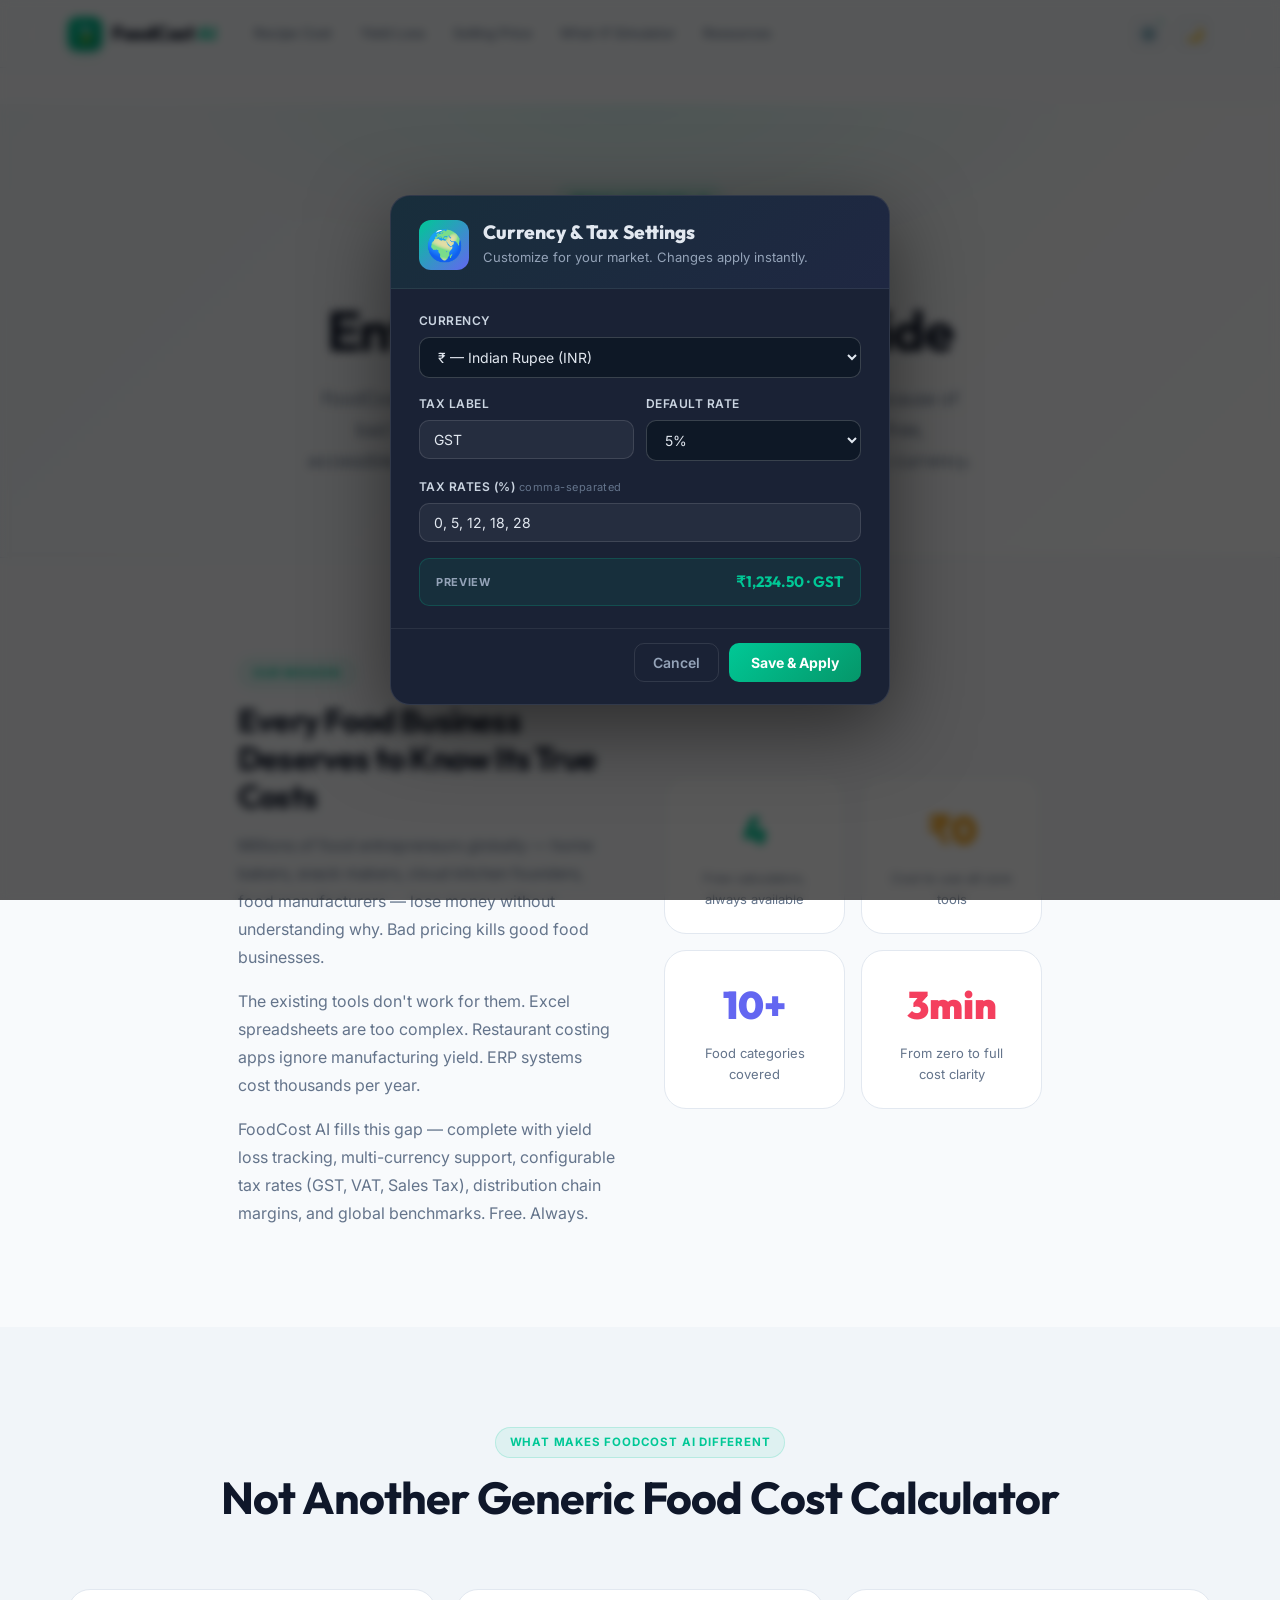
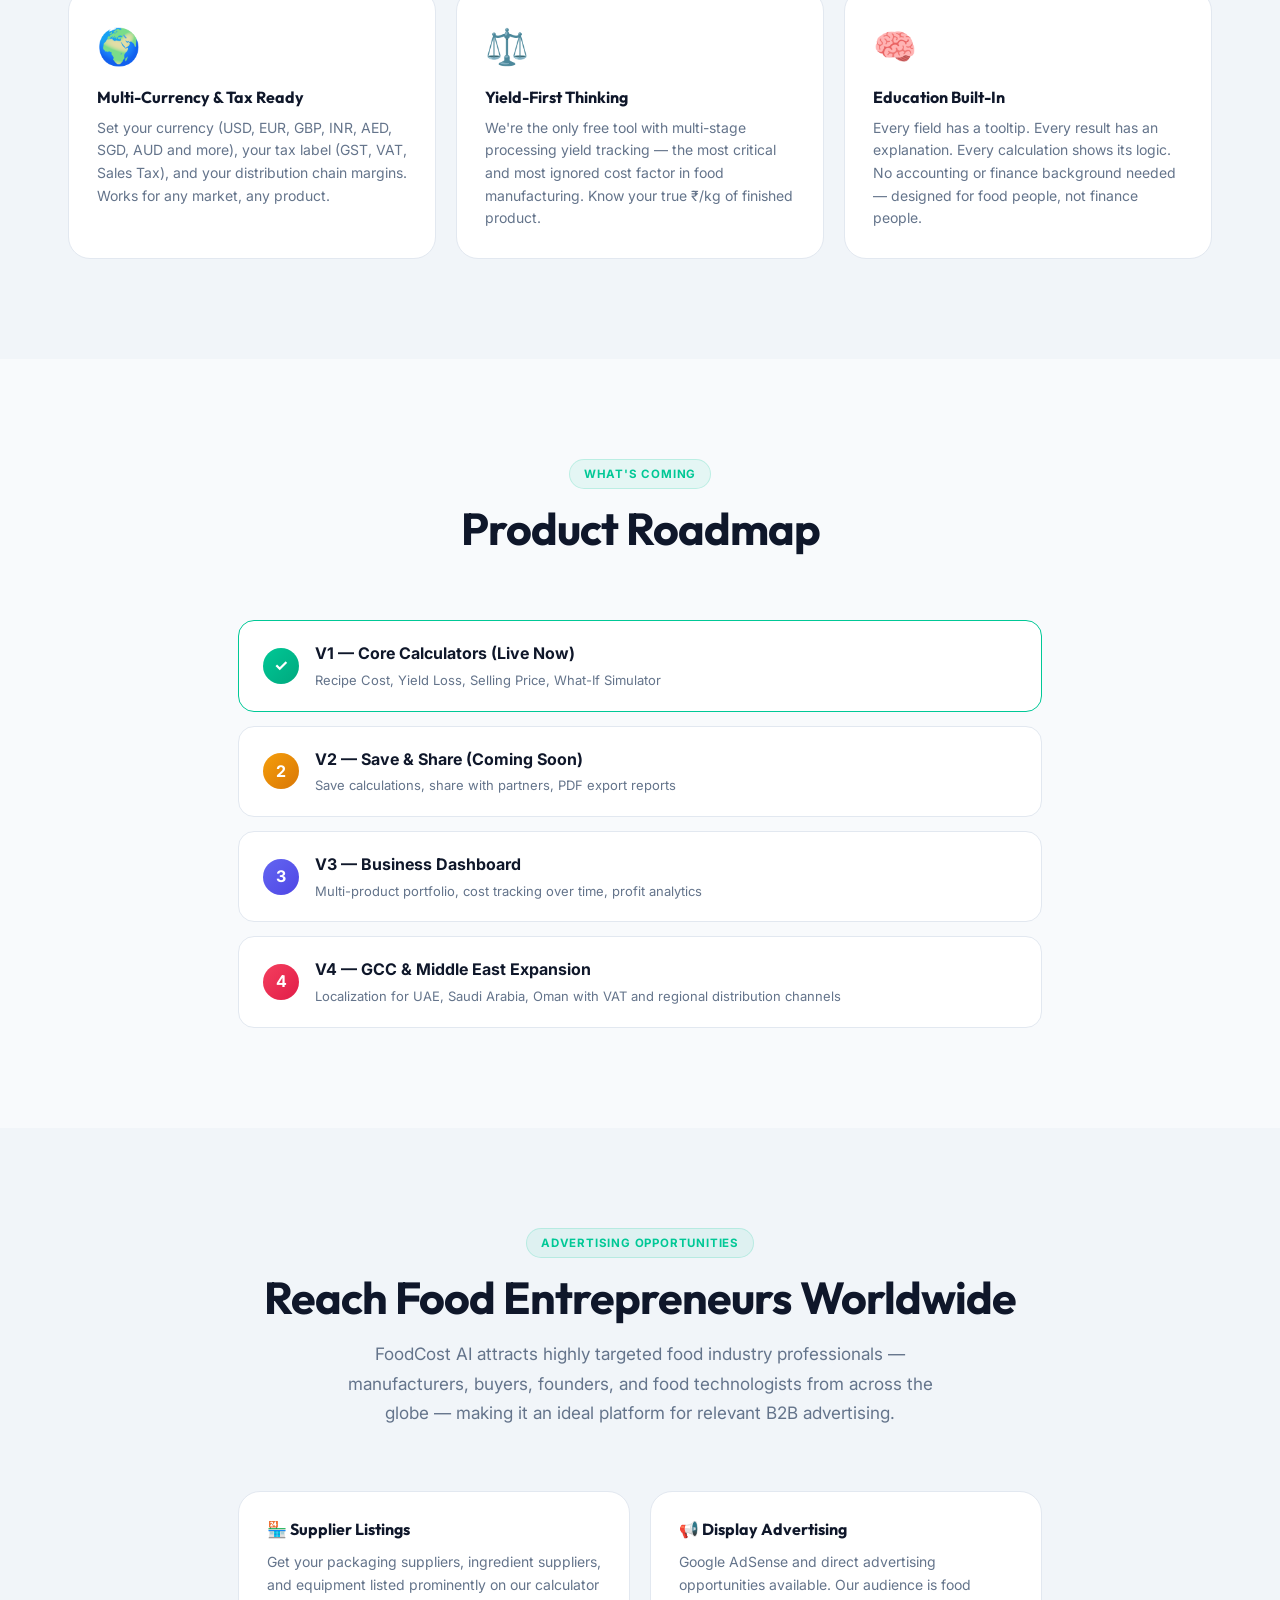
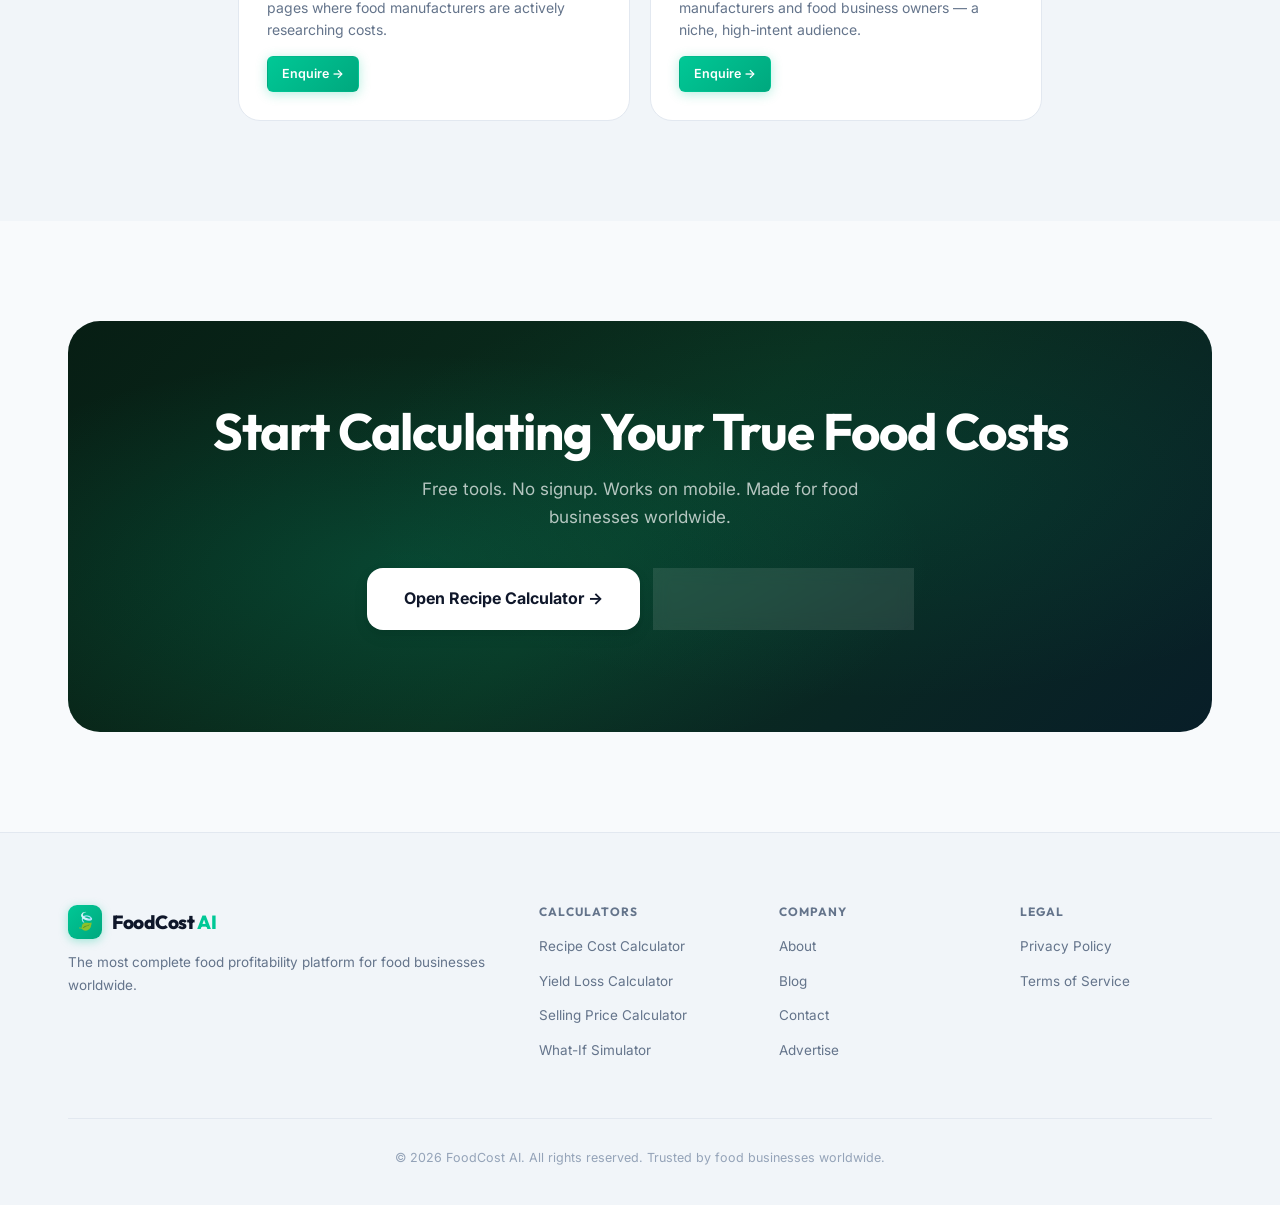
==== commit 7d1d94be: "fix: enforce global positioning across all pages - remove India-only messaging" ====
--- a/about.html
+++ b/about.html
@@ -2,8 +2,8 @@
 <html lang="en">
 <head>
 <meta charset="UTF-8"/><meta name="viewport" content="width=device-width,initial-scale=1.0"/>
-<title>About FoodCost AI – Food Profitability Platform for Indian Food Businesses</title>
-<meta name="description" content="FoodCost AI is built to help Indian food manufacturers, bakeries, cloud kitchens and food startups calculate true product costs and build profitable food businesses."/>
+<title>About FoodCost AI – Global Food Profitability Platform for Food Businesses</title>
+<meta name="description" content="FoodCost AI helps food manufacturers, bakeries, cloud kitchens and food startups worldwide calculate true product costs and build more profitable food businesses."/>
 <link rel="preconnect" href="https://fonts.googleapis.com"/><link rel="preconnect" href="https://fonts.gstatic.com" crossorigin/>
 <link href="https://fonts.googleapis.com/css2?family=Inter:wght@300;400;500;600;700;800;900&family=Outfit:wght@400;600;700;800;900&display=swap" rel="stylesheet"/>
 <link rel="icon" type="image/png" href="favicon.png"/>
@@ -22,7 +22,7 @@
       <a href="blog.html" class="nav__link">Resources</a>
     </div>
     <div class="nav__actions">
-      <button class="nav__settings" id="localeSettingsBtn" aria-label="Currency & Tax Settings" title="Currency & Tax Settings" onclick="window.FC&&window.FC.SetupModal&&window.FC.SetupModal.open(false)">⚙️<span class="nav__settings-badge"></span></button>
+      <button class="nav__settings" id="localeSettingsBtn" aria-label="Currency & Tax Settings" title="Currency & Tax Settings" onclick="fcOpenModal()">⚙️<span class="nav__settings-badge"></span></button>
       <button class="nav__theme" id="themeBtn" aria-label="Toggle dark mode"><span id="themeIcon">🌙</span></button>
       <button class="nav__burger" id="navBurger" aria-label="Menu"><span></span><span></span><span></span></button>
     </div>
@@ -36,8 +36,8 @@
     <div style="position:absolute;inset:0;background:radial-gradient(ellipse 60% 60% at 50% 0%,rgba(0,200,150,.1) 0%,transparent 60%)"></div>
     <div class="wrap" style="position:relative;z-index:1;text-align:center;max-width:720px;margin:0 auto">
       <div class="s-tag" style="margin-bottom:18px">About FoodCost AI</div>
-      <h1 style="font-size:clamp(2rem,5vw,3.5rem);letter-spacing:-1.5px;margin-bottom:18px">Built for India's Food Entrepreneurs</h1>
-      <p style="font-size:1.12rem;color:var(--tx-3);line-height:1.75">FoodCost AI exists because too many food businesses in India fail — not because of bad food, but because of bad pricing. We're changing that with free, accessible, India-specific food costing tools.</p>
+      <h1 style="font-size:clamp(2rem,5vw,3.5rem);letter-spacing:-1.5px;margin-bottom:18px">Built for Food Entrepreneurs Worldwide</h1>
+      <p style="font-size:1.12rem;color:var(--tx-3);line-height:1.75">FoodCost AI exists because too many food businesses fail — not because of bad food, but because of bad pricing. We're changing that with free, accessible, globally-ready food costing tools built for any market, any currency.</p>
     </div>
   </div>
 
@@ -48,9 +48,9 @@
         <div>
           <div class="s-tag" style="margin-bottom:14px">Our Mission</div>
           <h2 style="font-size:2rem;letter-spacing:-.8px;margin-bottom:16px">Every Food Business Deserves to Know Its True Costs</h2>
-          <p style="color:var(--tx-3);line-height:1.75;margin-bottom:16px">India has millions of food entrepreneurs — home bakers, banana chips makers, cloud kitchen founders, traditional snack manufacturers — and most of them lose money without understanding why.</p>
-          <p style="color:var(--tx-3);line-height:1.75;margin-bottom:16px">The existing tools don't work for them. Excel spreadsheets are too complex. Restaurant costing apps ignore manufacturing yield. ERP systems cost ₹50,000+ per year.</p>
-          <p style="color:var(--tx-3);line-height:1.75">FoodCost AI fills this gap with tools specifically designed for the Indian food manufacturing context — complete with yield loss tracking, GST, distribution chain margins, and India-specific benchmarks. Free. Always.</p>
+          <p style="color:var(--tx-3);line-height:1.75;margin-bottom:16px">Millions of food entrepreneurs globally — home bakers, snack makers, cloud kitchen founders, food manufacturers — lose money without understanding why. Bad pricing kills good food businesses.</p>
+          <p style="color:var(--tx-3);line-height:1.75;margin-bottom:16px">The existing tools don't work for them. Excel spreadsheets are too complex. Restaurant costing apps ignore manufacturing yield. ERP systems cost thousands per year.</p>
+          <p style="color:var(--tx-3);line-height:1.75">FoodCost AI fills this gap — complete with yield loss tracking, multi-currency support, configurable tax rates (GST, VAT, Sales Tax), distribution chain margins, and global benchmarks. Free. Always.</p>
         </div>
         <div style="display:grid;grid-template-columns:1fr 1fr;gap:16px">
           <div style="background:var(--surface);border:1px solid var(--border);border-radius:var(--r-xl);padding:24px;text-align:center">
@@ -83,9 +83,9 @@
       </div>
       <div style="display:grid;grid-template-columns:repeat(3,1fr);gap:20px">
         <div style="background:var(--surface);border:1px solid var(--border);border-radius:var(--r-xl);padding:28px">
-          <div style="font-size:2.2rem;margin-bottom:14px">🇮🇳</div>
-          <h3 style="font-size:1rem;margin-bottom:10px">India-First Design</h3>
-          <p style="font-size:.875rem;color:var(--tx-3);line-height:1.62">Built for Indian Rupees, Indian GST rates, Indian distribution channels (C&amp;F → Distributor → Retailer), and Indian food products — banana chips, jackfruit, traditional snacks, masalas.</p>
+          <div style="font-size:2.2rem;margin-bottom:14px">🌍</div>
+          <h3 style="font-size:1rem;margin-bottom:10px">Multi-Currency &amp; Tax Ready</h3>
+          <p style="font-size:.875rem;color:var(--tx-3);line-height:1.62">Set your currency (USD, EUR, GBP, INR, AED, SGD, AUD and more), your tax label (GST, VAT, Sales Tax), and your distribution chain margins. Works for any market, any product.</p>
         </div>
         <div style="background:var(--surface);border:1px solid var(--border);border-radius:var(--r-xl);padding:28px">
           <div style="font-size:2.2rem;margin-bottom:14px">⚖️</div>
@@ -134,8 +134,8 @@
     <div class="wrap-narrow">
       <div class="s-head">
         <div class="s-tag">Advertising Opportunities</div>
-        <h2>Reach Indian Food Entrepreneurs</h2>
-        <p>FoodCost AI attracts highly targeted food industry professionals — manufacturers, buyers, founders, and food technologists — making it an ideal platform for relevant B2B advertising.</p>
+        <h2>Reach Food Entrepreneurs Worldwide</h2>
+        <p>FoodCost AI attracts highly targeted food industry professionals — manufacturers, buyers, founders, and food technologists from across the globe — making it an ideal platform for relevant B2B advertising.</p>
       </div>
       <div style="display:grid;grid-template-columns:1fr 1fr;gap:20px">
         <div style="background:var(--surface);border:1px solid var(--border);border-radius:var(--r-xl);padding:28px">
@@ -158,7 +158,7 @@
       <div class="cta-band">
         <div class="cta-band__inner">
           <h2>Start Calculating Your True Food Costs</h2>
-          <p>Free tools. No signup. Works on mobile. Made for Indian food businesses.</p>
+          <p>Free tools. No signup. Works on mobile. Made for food businesses worldwide.</p>
           <div class="cta-band__btns">
             <a href="recipe-calculator.html" class="btn btn-white btn-xl">Open Recipe Calculator →</a>
             <a href="yield-calculator.html" class="btn btn-outline-white btn-xl">Open Yield Calculator →</a>
@@ -174,7 +174,7 @@
   <div class="footer__grid">
     <div class="footer__brand">
       <a href="index.html" class="nav__logo"><div class="nav__logo-mark">🍃</div><span class="nav__logo-text">FoodCost <em>AI</em></span></a>
-      <p>The most complete food profitability platform for Indian food businesses.</p>
+      <p>The most complete food profitability platform for food businesses worldwide.</p>
     </div>
     <div class="footer__col"><h4>Calculators</h4><ul>
       <li><a href="recipe-calculator.html">Recipe Cost Calculator</a></li>
@@ -193,7 +193,7 @@
       <li><a href="terms.html">Terms of Service</a></li>
     </ul></div>
   </div>
-  <div class="footer__bottom"><p>© 2026 FoodCost AI. All rights reserved. Built for 🇮🇳 India.</p></div>
+  <div class="footer__bottom"><p>© 2026 FoodCost AI. All rights reserved. Trusted by food businesses worldwide.</p></div>
 </div></footer>
 
 <script src="js/core.js"></script>
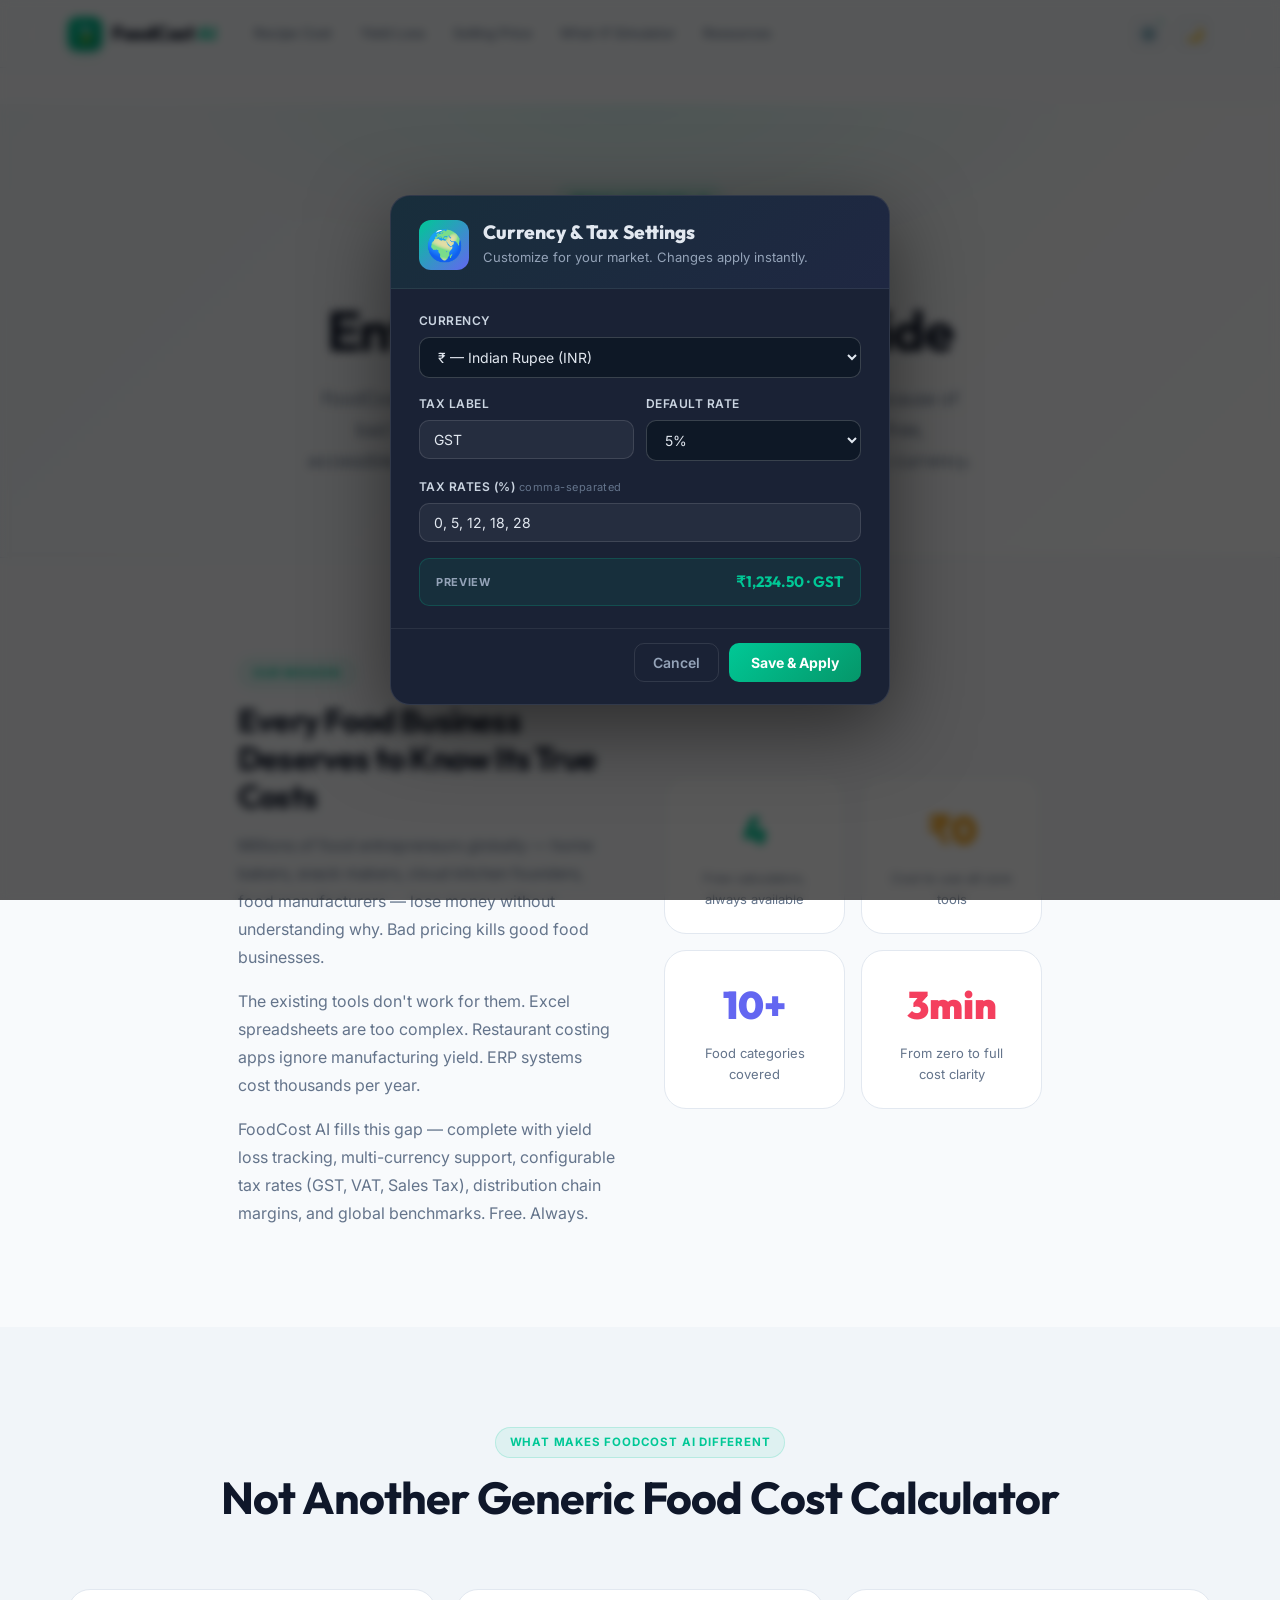
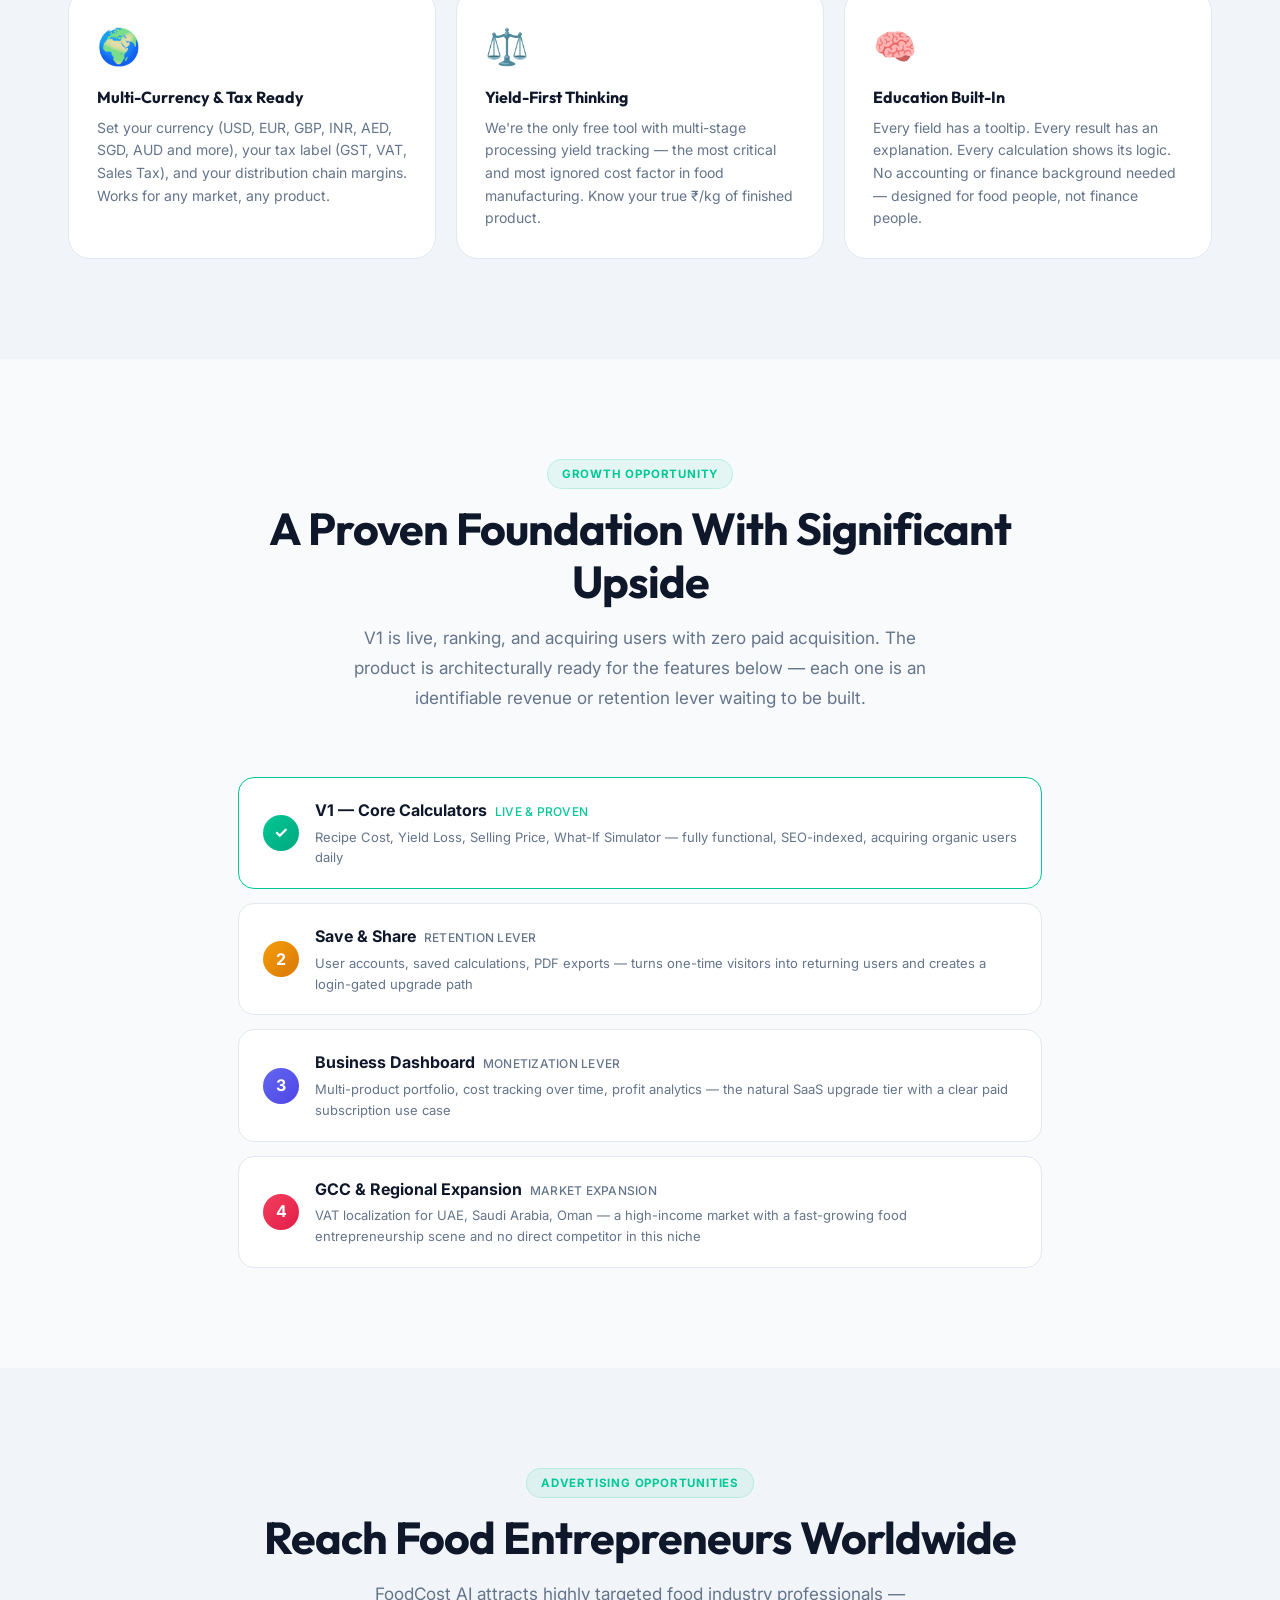
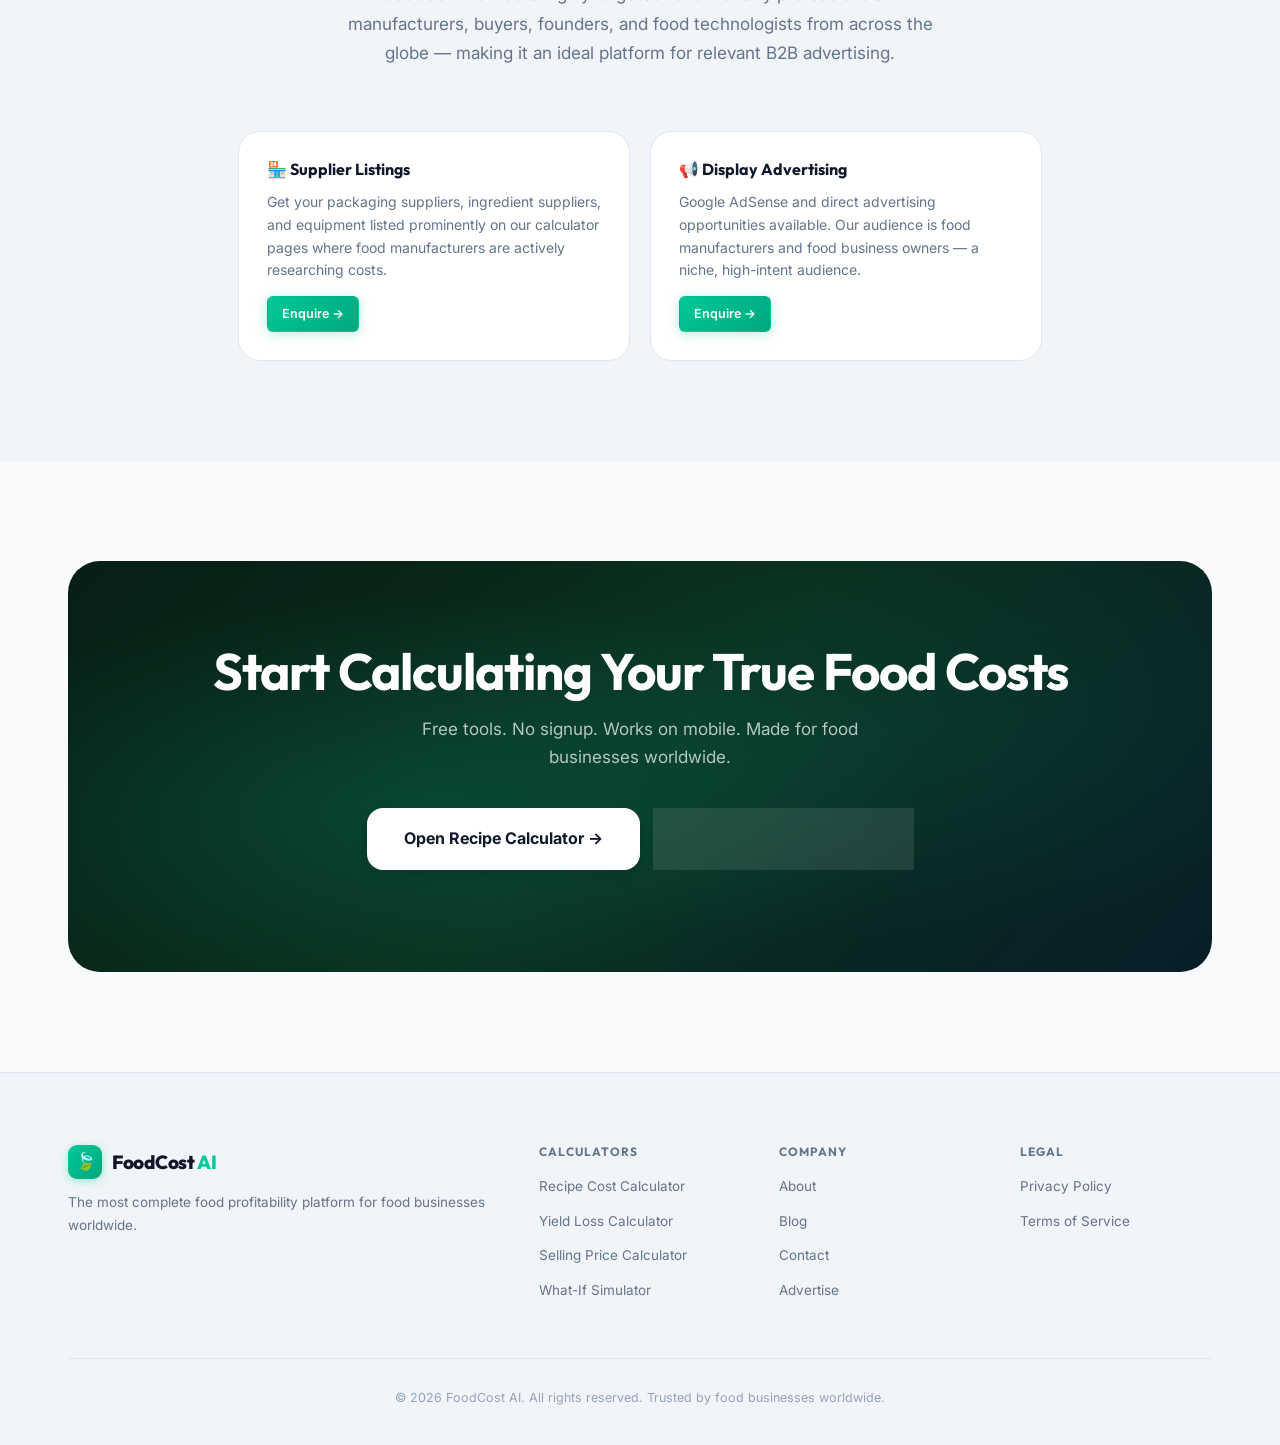
==== commit aa7a165e: "fix: reframe roadmap as growth opportunity for buyer — remove 'Coming Soon' promises" ====
--- a/about.html
+++ b/about.html
@@ -101,29 +101,30 @@
     </div>
   </section>
 
-  <!-- Roadmap -->
+  <!-- Growth Opportunity -->
   <section class="section">
     <div class="wrap-narrow">
       <div class="s-head">
-        <div class="s-tag">What's Coming</div>
-        <h2>Product Roadmap</h2>
+        <div class="s-tag">Growth Opportunity</div>
+        <h2>A Proven Foundation With Significant Upside</h2>
+        <p style="color:var(--tx-3);line-height:1.75;max-width:600px;margin:12px auto 0">V1 is live, ranking, and acquiring users with zero paid acquisition. The product is architecturally ready for the features below — each one is an identifiable revenue or retention lever waiting to be built.</p>
       </div>
       <div style="display:grid;gap:14px">
         <div style="background:var(--surface);border:1px solid var(--green);border-radius:var(--r-lg);padding:20px 24px;display:flex;align-items:center;gap:16px">
           <div style="width:36px;height:36px;border-radius:50%;background:linear-gradient(135deg,var(--green),var(--green-dim));color:#fff;display:flex;align-items:center;justify-content:center;font-weight:700;flex-shrink:0">✓</div>
-          <div><div style="font-weight:700;margin-bottom:3px">V1 — Core Calculators (Live Now)</div><div style="font-size:13px;color:var(--tx-3)">Recipe Cost, Yield Loss, Selling Price, What-If Simulator</div></div>
+          <div><div style="font-weight:700;margin-bottom:3px">V1 — Core Calculators &nbsp;<span style="font-weight:500;color:var(--green);font-size:12px;letter-spacing:.02em">LIVE &amp; PROVEN</span></div><div style="font-size:13px;color:var(--tx-3)">Recipe Cost, Yield Loss, Selling Price, What-If Simulator — fully functional, SEO-indexed, acquiring organic users daily</div></div>
         </div>
         <div style="background:var(--surface);border:1px solid var(--border);border-radius:var(--r-lg);padding:20px 24px;display:flex;align-items:center;gap:16px">
           <div style="width:36px;height:36px;border-radius:50%;background:linear-gradient(135deg,var(--amber),var(--amber-dim));color:#fff;display:flex;align-items:center;justify-content:center;font-weight:700;flex-shrink:0">2</div>
-          <div><div style="font-weight:700;margin-bottom:3px">V2 — Save &amp; Share (Coming Soon)</div><div style="font-size:13px;color:var(--tx-3)">Save calculations, share with partners, PDF export reports</div></div>
+          <div><div style="font-weight:700;margin-bottom:3px">Save &amp; Share &nbsp;<span style="font-weight:500;color:var(--tx-3);font-size:12px;letter-spacing:.02em">RETENTION LEVER</span></div><div style="font-size:13px;color:var(--tx-3)">User accounts, saved calculations, PDF exports — turns one-time visitors into returning users and creates a login-gated upgrade path</div></div>
         </div>
         <div style="background:var(--surface);border:1px solid var(--border);border-radius:var(--r-lg);padding:20px 24px;display:flex;align-items:center;gap:16px">
           <div style="width:36px;height:36px;border-radius:50%;background:linear-gradient(135deg,var(--indigo),#4f46e5);color:#fff;display:flex;align-items:center;justify-content:center;font-weight:700;flex-shrink:0">3</div>
-          <div><div style="font-weight:700;margin-bottom:3px">V3 — Business Dashboard</div><div style="font-size:13px;color:var(--tx-3)">Multi-product portfolio, cost tracking over time, profit analytics</div></div>
+          <div><div style="font-weight:700;margin-bottom:3px">Business Dashboard &nbsp;<span style="font-weight:500;color:var(--tx-3);font-size:12px;letter-spacing:.02em">MONETIZATION LEVER</span></div><div style="font-size:13px;color:var(--tx-3)">Multi-product portfolio, cost tracking over time, profit analytics — the natural SaaS upgrade tier with a clear paid subscription use case</div></div>
         </div>
         <div style="background:var(--surface);border:1px solid var(--border);border-radius:var(--r-lg);padding:20px 24px;display:flex;align-items:center;gap:16px">
           <div style="width:36px;height:36px;border-radius:50%;background:linear-gradient(135deg,var(--rose),#e11d48);color:#fff;display:flex;align-items:center;justify-content:center;font-weight:700;flex-shrink:0">4</div>
-          <div><div style="font-weight:700;margin-bottom:3px">V4 — GCC &amp; Middle East Expansion</div><div style="font-size:13px;color:var(--tx-3)">Localization for UAE, Saudi Arabia, Oman with VAT and regional distribution channels</div></div>
+          <div><div style="font-weight:700;margin-bottom:3px">GCC &amp; Regional Expansion &nbsp;<span style="font-weight:500;color:var(--tx-3);font-size:12px;letter-spacing:.02em">MARKET EXPANSION</span></div><div style="font-size:13px;color:var(--tx-3)">VAT localization for UAE, Saudi Arabia, Oman — a high-income market with a fast-growing food entrepreneurship scene and no direct competitor in this niche</div></div>
         </div>
       </div>
     </div>
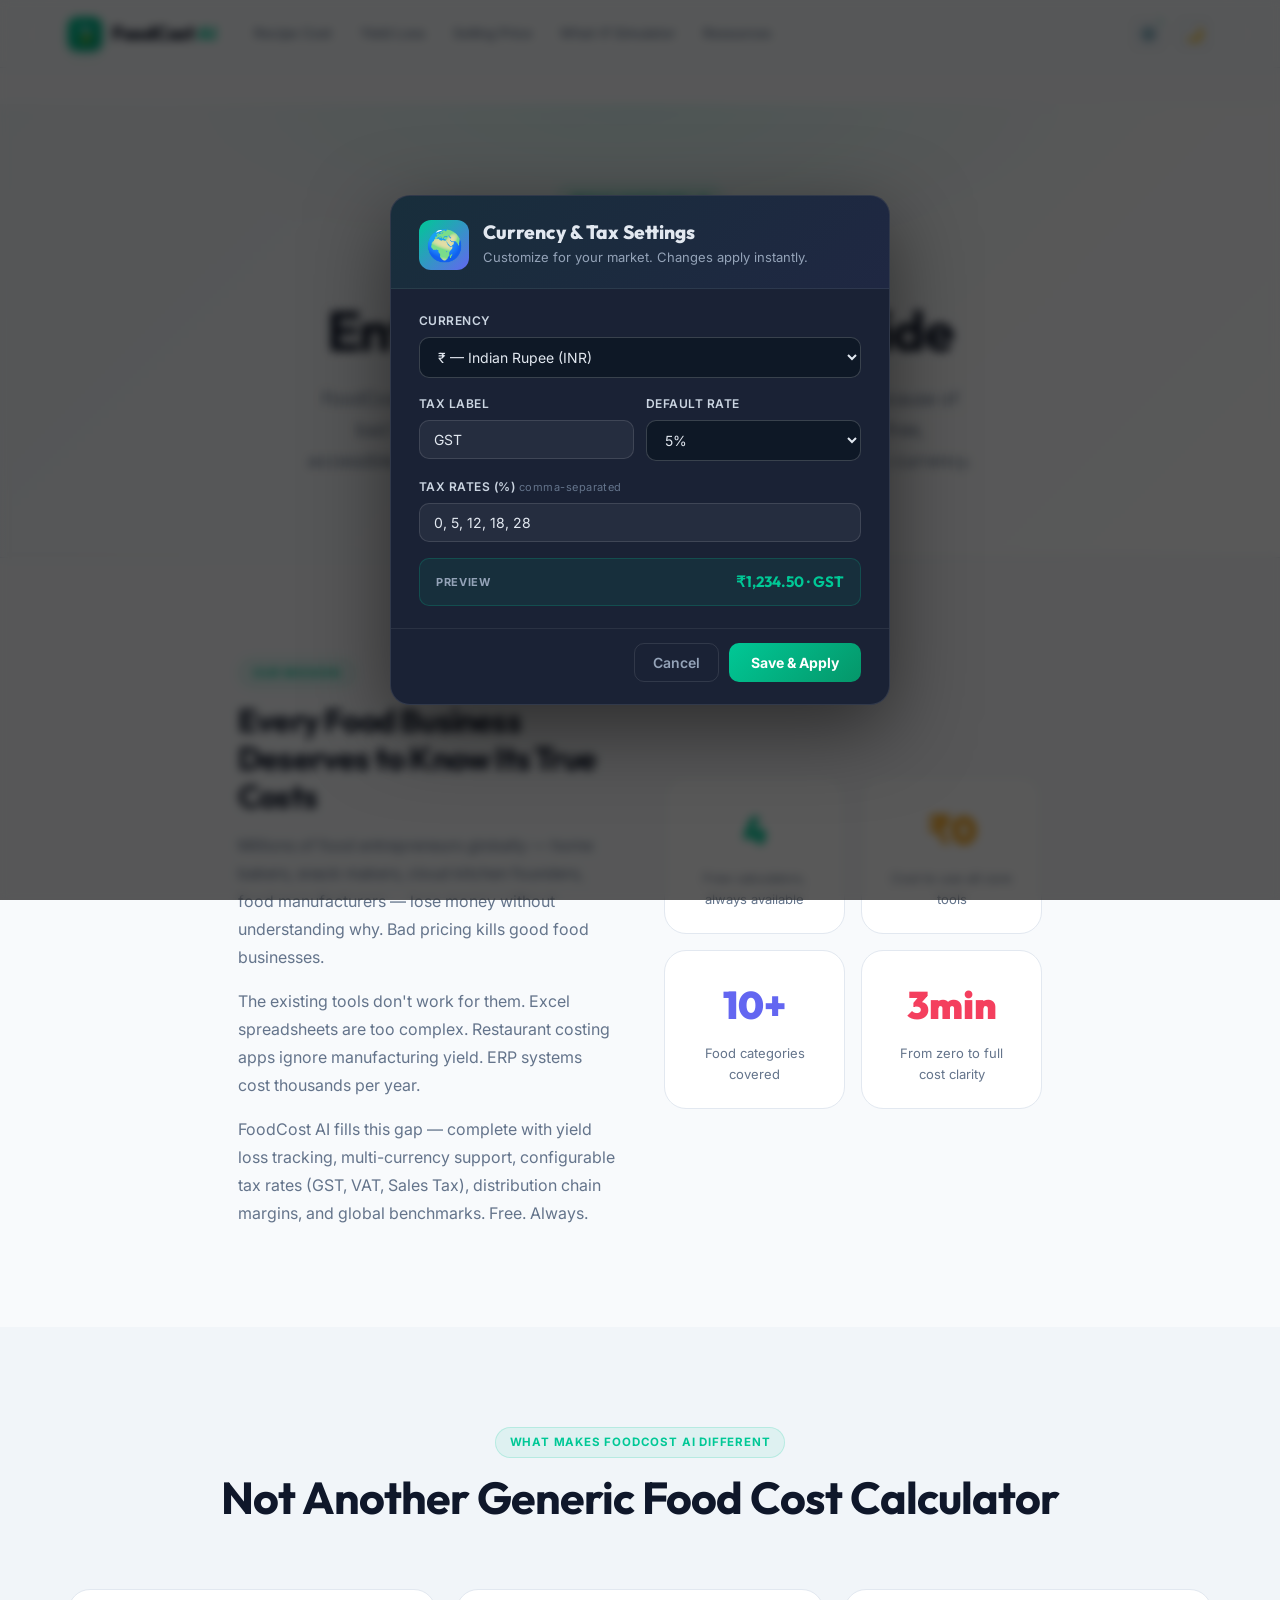
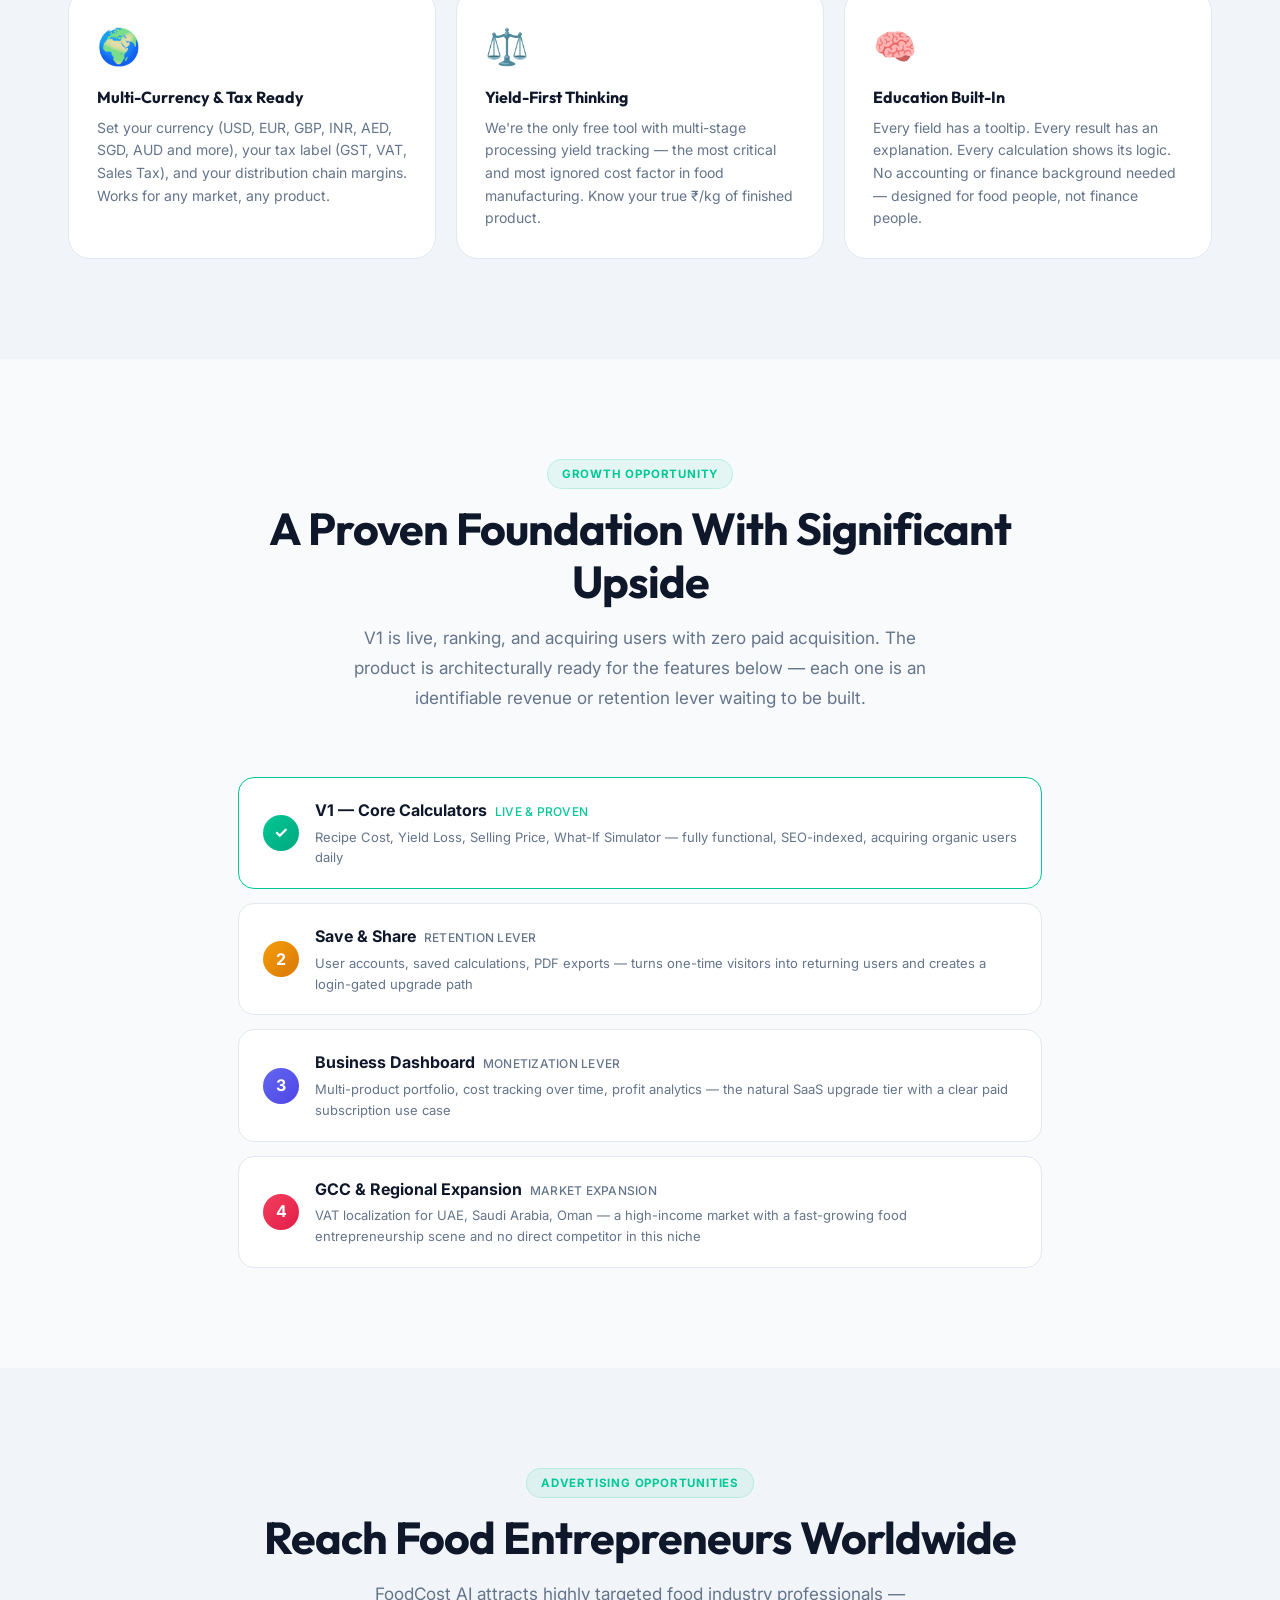
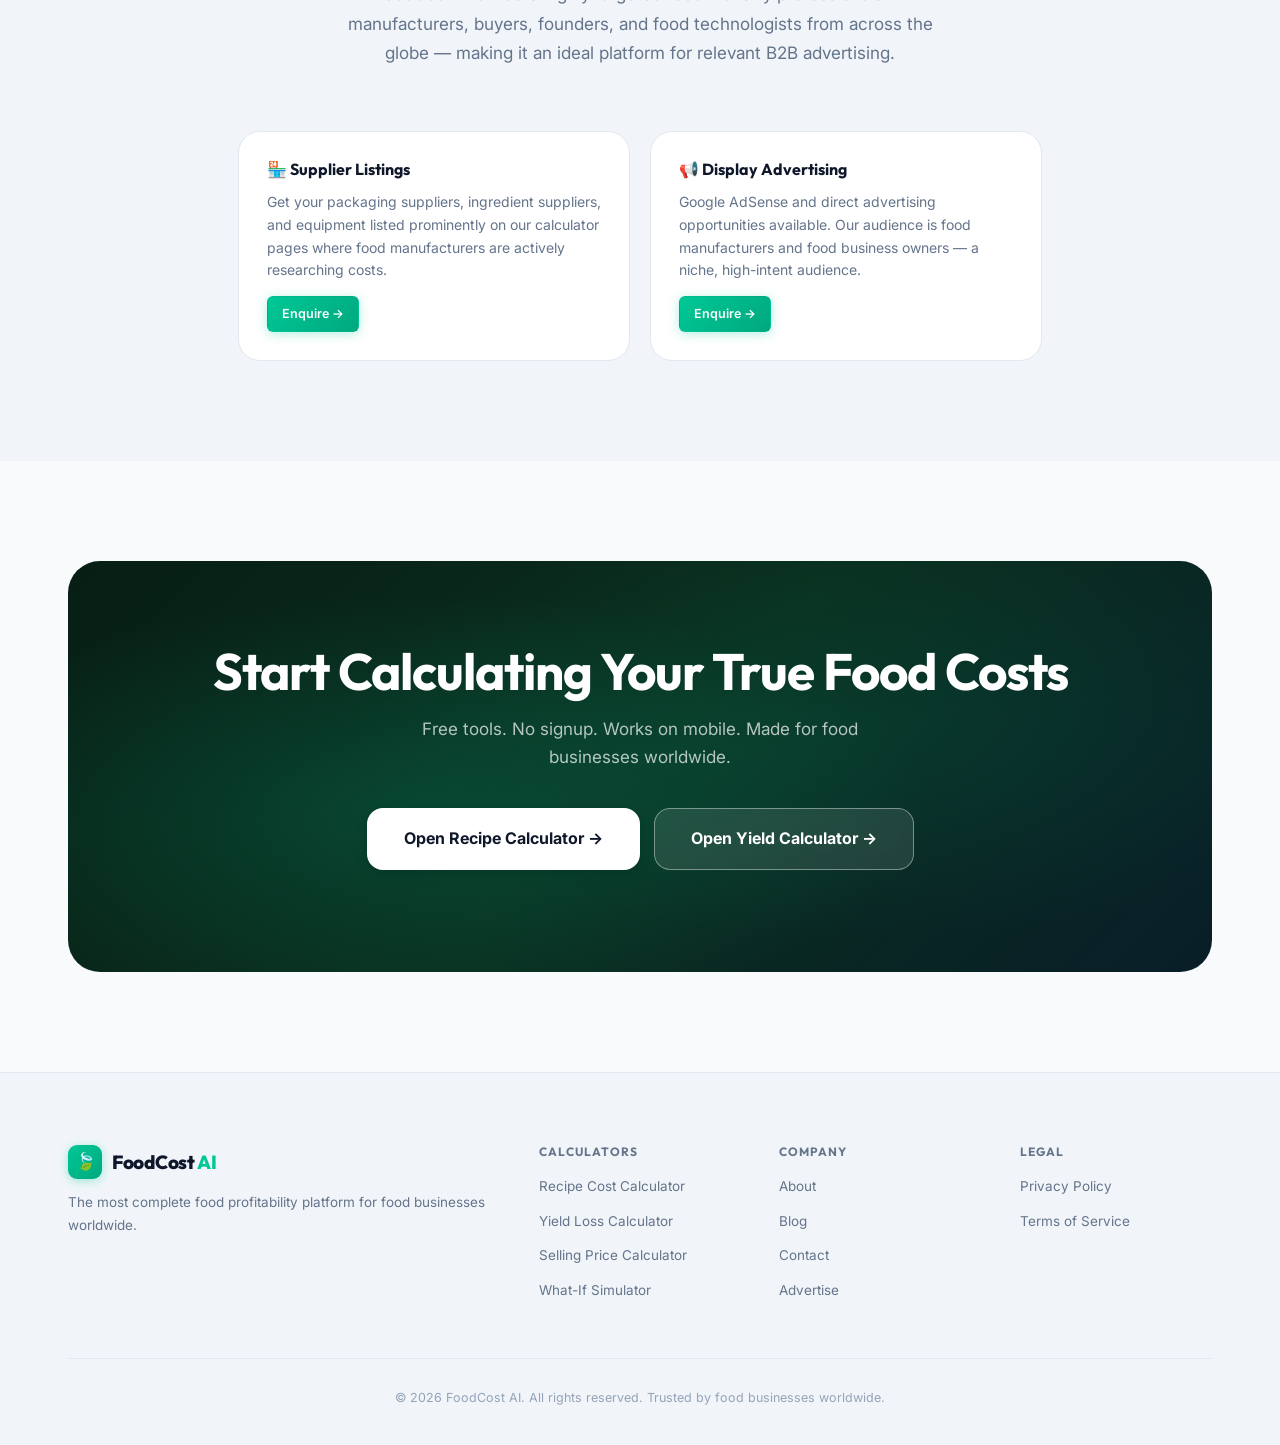
==== commit 4e21e510: "SEO: add robots.txt, sitemap.xml, canonical URLs, OG/Twitter Cards, JSON-LD structured data across a" ====
--- a/about.html
+++ b/about.html
@@ -1,14 +1,71 @@
 <!DOCTYPE html>
 <html lang="en">
 <head>
-<meta charset="UTF-8"/><meta name="viewport" content="width=device-width,initial-scale=1.0"/>
+<meta charset="UTF-8"/>
+<meta name="viewport" content="width=device-width,initial-scale=1.0"/>
 <title>About FoodCost AI – Global Food Profitability Platform for Food Businesses</title>
 <meta name="description" content="FoodCost AI helps food manufacturers, bakeries, cloud kitchens and food startups worldwide calculate true product costs and build more profitable food businesses."/>
-<link rel="preconnect" href="https://fonts.googleapis.com"/><link rel="preconnect" href="https://fonts.gstatic.com" crossorigin/>
+<meta name="keywords" content="about FoodCost AI, food cost platform, food business tools, food manufacturing software, free food costing app, food profitability platform"/>
+<meta name="robots" content="index, follow"/>
+<meta name="author" content="FoodCost AI"/>
+<meta name="theme-color" content="#0d1117"/>
+<!-- Canonical -->
+<link rel="canonical" href="https://hafinparokkot.github.io/Food.cost.ai/about.html"/>
+<!-- Open Graph -->
+<meta property="og:title" content="About FoodCost AI – Global Food Profitability Platform"/>
+<meta property="og:description" content="FoodCost AI helps food manufacturers, bakeries, cloud kitchens and startups worldwide calculate true product costs and build profitable food businesses."/>
+<meta property="og:type" content="website"/>
+<meta property="og:url" content="https://hafinparokkot.github.io/Food.cost.ai/about.html"/>
+<meta property="og:image" content="https://hafinparokkot.github.io/Food.cost.ai/favicon.png"/>
+<meta property="og:site_name" content="FoodCost AI"/>
+<meta property="og:locale" content="en_US"/>
+<!-- Twitter Card -->
+<meta name="twitter:card" content="summary_large_image"/>
+<meta name="twitter:site" content="@FoodCostAI"/>
+<meta name="twitter:title" content="About FoodCost AI – Global Food Profitability Platform"/>
+<meta name="twitter:description" content="The story behind FoodCost AI — free food cost calculators for manufacturers, bakeries and cloud kitchens everywhere."/>
+<meta name="twitter:image" content="https://hafinparokkot.github.io/Food.cost.ai/favicon.png"/>
+<!-- Fonts -->
+<link rel="preconnect" href="https://fonts.googleapis.com"/>
+<link rel="preconnect" href="https://fonts.gstatic.com" crossorigin/>
 <link href="https://fonts.googleapis.com/css2?family=Inter:wght@300;400;500;600;700;800;900&family=Outfit:wght@400;600;700;800;900&display=swap" rel="stylesheet"/>
+<!-- Favicon -->
 <link rel="icon" type="image/png" href="favicon.png"/>
 <link rel="apple-touch-icon" href="favicon.png"/>
+<!-- Styles -->
+<link rel="preload" href="css/style.css" as="style"/>
 <link rel="stylesheet" href="css/style.css"/>
+<!-- JSON-LD: Organization + BreadcrumbList -->
+<script type="application/ld+json">
+{
+  "@context": "https://schema.org",
+  "@graph": [
+    {
+      "@type": "Organization",
+      "@id": "https://hafinparokkot.github.io/Food.cost.ai/#organization",
+      "name": "FoodCost AI",
+      "url": "https://hafinparokkot.github.io/Food.cost.ai/",
+      "logo": {
+        "@type": "ImageObject",
+        "url": "https://hafinparokkot.github.io/Food.cost.ai/favicon.png"
+      },
+      "description": "FoodCost AI helps food manufacturers, bakeries, cloud kitchens and food startups worldwide calculate true product costs and build more profitable food businesses.",
+      "contactPoint": {
+        "@type": "ContactPoint",
+        "contactType": "customer support",
+        "url": "https://hafinparokkot.github.io/Food.cost.ai/contact.html"
+      }
+    },
+    {
+      "@type": "BreadcrumbList",
+      "itemListElement": [
+        {"@type": "ListItem", "position": 1, "name": "Home", "item": "https://hafinparokkot.github.io/Food.cost.ai/"},
+        {"@type": "ListItem", "position": 2, "name": "About", "item": "https://hafinparokkot.github.io/Food.cost.ai/about.html"}
+      ]
+    }
+  ]
+}
+</script>
 </head>
 <body>
 <nav class="nav" id="mainNav">
